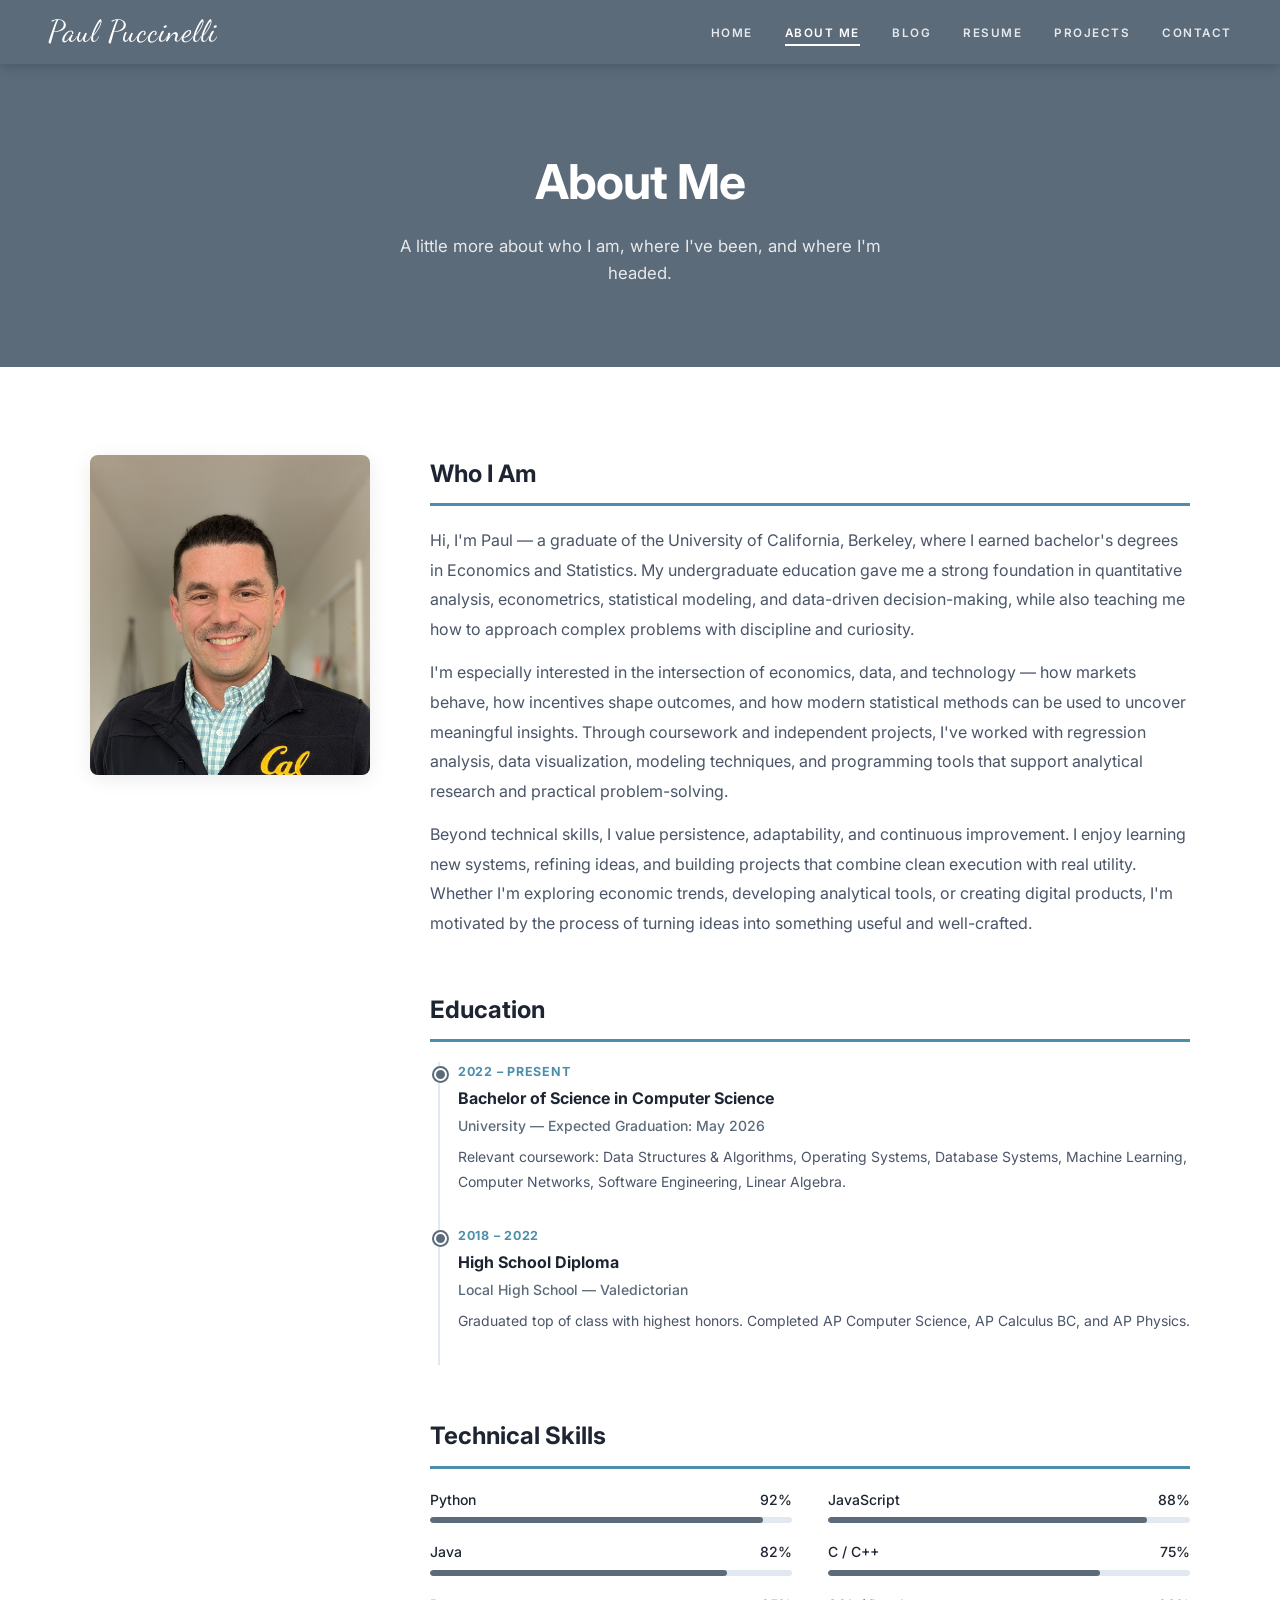
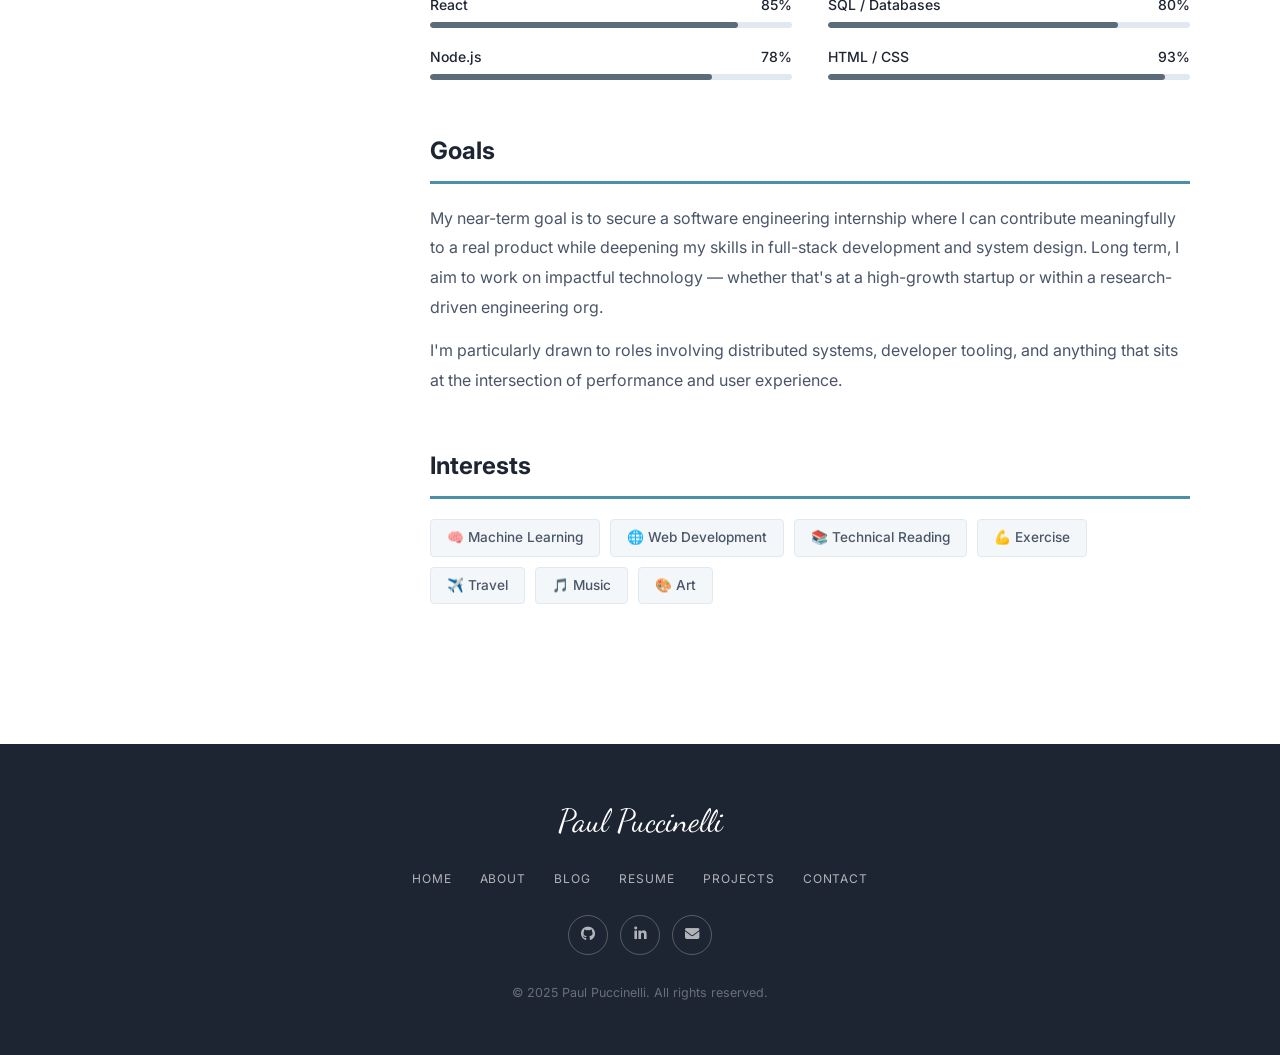
==== mySiteAboutMe.html @ d55ecc61 "more refinements" ====
<!DOCTYPE html>
<html lang="en">
<head>
  <meta charset="UTF-8">
  <meta name="viewport" content="width=device-width, initial-scale=1.0">
  <title>About Me — Paul Puccinelli</title>
  <link rel="stylesheet" href="mySiteStyle.css">
  <link rel="stylesheet" href="https://cdnjs.cloudflare.com/ajax/libs/font-awesome/6.4.2/css/all.min.css">
</head>
<body>

  <header class="site-header">
    <div class="logo"><a href="mySiteHome.html">Paul Puccinelli</a></div>
    <button class="nav-toggle" id="navToggle" aria-label="Open navigation">
      <span></span><span></span><span></span>
    </button>
    <nav>
      <ul class="nav-links" id="navLinks">
        <li><a href="mySiteHome.html">Home</a></li>
        <li><a href="mySiteAboutMe.html" class="active">About Me</a></li>
        <li><a href="mySiteBlog.html">Blog</a></li>
        <li><a href="mySiteResume.html">Resume</a></li>
        <li><a href="mySiteProjects.html">Projects</a></li>
        <li><a href="mySiteContactMe.html">Contact</a></li>
      </ul>
    </nav>
  </header>

  <main>

    <section class="page-hero">
      <h1>About Me</h1>
      <p>A little more about who I am, where I've been, and where I'm headed.</p>
    </section>

    <section class="section section-white">
      <div class="about-page-grid">

        <!-- SIDEBAR -->
        <aside class="about-sidebar">
          <div class="about-portrait">
            <img src="myPortrait.jpg" alt="Paul Puccinelli">
          </div>
        </aside>

        <!-- MAIN CONTENT -->
        <div class="about-main">

          <div class="about-block">
            <h2>Who I Am</h2>
            <p>Hi, I'm Paul — a graduate of the University of California, Berkeley, where I earned bachelor's degrees in Economics and Statistics. My undergraduate education gave me a strong foundation in quantitative analysis, econometrics, statistical modeling, and data-driven decision-making, while also teaching me how to approach complex problems with discipline and curiosity.</p>
            <p>I'm especially interested in the intersection of economics, data, and technology — how markets behave, how incentives shape outcomes, and how modern statistical methods can be used to uncover meaningful insights. Through coursework and independent projects, I've worked with regression analysis, data visualization, modeling techniques, and programming tools that support analytical research and practical problem-solving.</p>
            <p>Beyond technical skills, I value persistence, adaptability, and continuous improvement. I enjoy learning new systems, refining ideas, and building projects that combine clean execution with real utility. Whether I'm exploring economic trends, developing analytical tools, or creating digital products, I'm motivated by the process of turning ideas into something useful and well-crafted.</p>
          </div>

          <div class="about-block">
            <h2>Education</h2>
            <div class="timeline">
              <div class="timeline-item">
                <div class="timeline-date">2022 – Present</div>
                <div class="timeline-title">Bachelor of Science in Computer Science</div>
                <div class="timeline-subtitle">University — Expected Graduation: May 2026</div>
                <div class="timeline-desc">Relevant coursework: Data Structures &amp; Algorithms, Operating Systems, Database Systems, Machine Learning, Computer Networks, Software Engineering, Linear Algebra.</div>
              </div>
              <div class="timeline-item">
                <div class="timeline-date">2018 – 2022</div>
                <div class="timeline-title">High School Diploma</div>
                <div class="timeline-subtitle">Local High School — Valedictorian</div>
                <div class="timeline-desc">Graduated top of class with highest honors. Completed AP Computer Science, AP Calculus BC, and AP Physics.</div>
              </div>
            </div>
          </div>

          <div class="about-block">
            <h2>Technical Skills</h2>
            <div class="skills-grid">
              <div class="skill-item">
                <div class="skill-label"><span>Python</span><span>92%</span></div>
                <div class="skill-bar"><div class="skill-fill" style="width:92%"></div></div>
              </div>
              <div class="skill-item">
                <div class="skill-label"><span>JavaScript</span><span>88%</span></div>
                <div class="skill-bar"><div class="skill-fill" style="width:88%"></div></div>
              </div>
              <div class="skill-item">
                <div class="skill-label"><span>Java</span><span>82%</span></div>
                <div class="skill-bar"><div class="skill-fill" style="width:82%"></div></div>
              </div>
              <div class="skill-item">
                <div class="skill-label"><span>C / C++</span><span>75%</span></div>
                <div class="skill-bar"><div class="skill-fill" style="width:75%"></div></div>
              </div>
              <div class="skill-item">
                <div class="skill-label"><span>React</span><span>85%</span></div>
                <div class="skill-bar"><div class="skill-fill" style="width:85%"></div></div>
              </div>
              <div class="skill-item">
                <div class="skill-label"><span>SQL / Databases</span><span>80%</span></div>
                <div class="skill-bar"><div class="skill-fill" style="width:80%"></div></div>
              </div>
              <div class="skill-item">
                <div class="skill-label"><span>Node.js</span><span>78%</span></div>
                <div class="skill-bar"><div class="skill-fill" style="width:78%"></div></div>
              </div>
              <div class="skill-item">
                <div class="skill-label"><span>HTML / CSS</span><span>93%</span></div>
                <div class="skill-bar"><div class="skill-fill" style="width:93%"></div></div>
              </div>
            </div>
          </div>

          <div class="about-block">
            <h2>Goals</h2>
            <p>My near-term goal is to secure a software engineering internship where I can contribute meaningfully to a real product while deepening my skills in full-stack development and system design. Long term, I aim to work on impactful technology — whether that's at a high-growth startup or within a research-driven engineering org.</p>
            <p>I'm particularly drawn to roles involving distributed systems, developer tooling, and anything that sits at the intersection of performance and user experience.</p>
          </div>

          <div class="about-block">
            <h2>Interests</h2>
            <div class="interests-list">
              <span class="interest-tag">🧠 Machine Learning</span>
              <span class="interest-tag">🌐 Web Development</span>
              <span class="interest-tag">📚 Technical Reading</span>
              <span class="interest-tag">💪 Exercise</span>
              <span class="interest-tag">✈️ Travel</span>
              <span class="interest-tag">🎵 Music</span>
              <span class="interest-tag">🎨 Art</span>
            </div>
          </div>

        </div><!-- /.about-main -->
      </div><!-- /.about-page-grid -->
    </section>

  </main>

  <footer class="site-footer">
    <div class="footer-logo">Paul Puccinelli</div>
    <nav class="footer-nav">
      <a href="mySiteHome.html">Home</a>
      <a href="mySiteAboutMe.html">About</a>
      <a href="mySiteBlog.html">Blog</a>
      <a href="mySiteResume.html">Resume</a>
      <a href="mySiteProjects.html">Projects</a>
      <a href="mySiteContactMe.html">Contact</a>
    </nav>
    <div class="social-links">
      <a href="#" class="social-link" title="GitHub"><i class="fab fa-github"></i></a>
      <a href="#" class="social-link" title="LinkedIn"><i class="fab fa-linkedin-in"></i></a>
      <a href="mailto:paulpuccinelli0420@gmail.com" class="social-link" title="Email"><i class="fas fa-envelope"></i></a>
    </div>
    <p class="footer-copy">&copy; 2025 Paul Puccinelli. All rights reserved.</p>
  </footer>

  <script>
    const toggle = document.getElementById('navToggle');
    const nav    = document.getElementById('navLinks');
    toggle.addEventListener('click', () => nav.classList.toggle('open'));
  </script>

</body>
</html>
---- mySiteStyle.css ----
/* ===================================================================
   mySiteStyle.css — Paul Puccinelli Portfolio
   =================================================================== */

@import url('https://fonts.googleapis.com/css2?family=Dancing+Script:wght@700&family=Inter:wght@300;400;500;600;700&display=swap');

/* ===== VARIABLES ===== */
:root {
  --slate:        #5c6b7a;
  --slate-dark:   #46555f;
  --slate-light:  #7a8d9e;
  --accent:       #4d8fab;
  --accent-dark:  #3a7a9c;
  --text:         #1e2532;
  --text-mid:     #4a5568;
  --text-light:   #718096;
  --bg:           #f4f7f9;
  --white:        #ffffff;
  --border:       #e2e8f0;
  --shadow:       0 4px 20px rgba(0,0,0,0.08);
  --shadow-hover: 0 8px 30px rgba(0,0,0,0.15);
  --radius:       8px;
  --ease:         all 0.3s ease;
}

/* ===== RESET ===== */
*, *::before, *::after { box-sizing: border-box; margin: 0; padding: 0; }
html  { scroll-behavior: smooth; }
body  { font-family: 'Inter', sans-serif; color: var(--text); background: var(--bg); line-height: 1.6; }
img   { max-width: 100%; display: block; }
a     { text-decoration: none; color: inherit; }
ul    { list-style: none; }

/* ===== HEADER ===== */
.site-header {
  position: fixed;
  top: 0; left: 0; right: 0;
  z-index: 1000;
  background: var(--slate);
  height: 64px;
  padding: 0 48px;
  display: flex;
  align-items: center;
  justify-content: space-between;
  box-shadow: 0 2px 12px rgba(0,0,0,0.2);
}

.logo a {
  font-family: 'Dancing Script', cursive;
  font-size: 1.9rem;
  color: var(--white);
  letter-spacing: 1px;
}

.nav-links {
  display: flex;
  gap: 32px;
  align-items: center;
}

.nav-links a {
  color: var(--white);
  font-size: 0.73rem;
  font-weight: 600;
  letter-spacing: 0.13em;
  text-transform: uppercase;
  padding-bottom: 4px;
  border-bottom: 2px solid transparent;
  transition: var(--ease);
  opacity: 0.85;
}

.nav-links a:hover,
.nav-links a.active {
  opacity: 1;
  border-bottom-color: var(--white);
}

.nav-toggle {
  display: none;
  flex-direction: column;
  gap: 5px;
  cursor: pointer;
  background: none;
  border: none;
  padding: 8px;
}

.nav-toggle span {
  display: block;
  width: 24px;
  height: 2px;
  background: var(--white);
  border-radius: 2px;
  transition: var(--ease);
}

main { padding-top: 64px; }

/* ===== BUTTONS ===== */
.btn {
  display: inline-block;
  padding: 13px 30px;
  border-radius: 4px;
  font-family: 'Inter', sans-serif;
  font-size: 0.82rem;
  font-weight: 600;
  letter-spacing: 0.06em;
  text-transform: uppercase;
  cursor: pointer;
  border: none;
  transition: var(--ease);
}
.btn-primary  { background: var(--slate);   color: var(--white); }
.btn-primary:hover  { background: var(--slate-dark); transform: translateY(-2px); box-shadow: var(--shadow-hover); }
.btn-outline  { background: transparent; color: var(--text); border: 2px solid var(--text); }
.btn-outline:hover  { background: var(--text); color: var(--white); transform: translateY(-2px); }
.btn-accent   { background: var(--accent);  color: var(--white); }
.btn-accent:hover   { background: var(--accent-dark); transform: translateY(-2px); box-shadow: var(--shadow-hover); }
.btn-white    { background: var(--white);   color: var(--slate); }
.btn-white:hover    { background: var(--bg); transform: translateY(-2px); }
.btn-ghost    { background: transparent; color: var(--white); border: 2px solid rgba(255,255,255,0.55); }
.btn-ghost:hover    { background: rgba(255,255,255,0.1); border-color: var(--white); transform: translateY(-2px); }

/* ===== SECTION SYSTEM ===== */
.section       { padding: 88px 80px; }
.section-white { background: var(--white); }
.section-gray  { background: var(--bg); }
.section-slate { background: var(--slate); color: var(--white); }

.section-header { text-align: center; margin-bottom: 60px; }
.section-label  {
  font-size: 0.72rem; font-weight: 700; letter-spacing: 0.2em;
  text-transform: uppercase; color: var(--accent); margin-bottom: 10px;
}
.section-title  {
  font-size: clamp(1.75rem, 3vw, 2.4rem);
  font-weight: 700; color: var(--text);
  letter-spacing: -0.02em; margin-bottom: 14px;
}
.section-slate .section-title { color: var(--white); }
.section-subtitle {
  font-size: 1rem; color: var(--text-mid); max-width: 600px; margin: 0 auto;
}
.section-slate .section-subtitle { color: rgba(255,255,255,0.8); }

/* ===== HOME HERO ===== */
.hero {
  display: flex;
  min-height: calc(100vh - 64px);
  background: var(--white);
}

.hero-text {
  flex: 1;
  display: flex;
  flex-direction: column;
  justify-content: center;
  padding: 80px 64px 80px 80px;
  background: var(--white);
}

.hero-eyebrow {
  font-size: 0.864rem; font-weight: 700; letter-spacing: 0.2em;
  text-transform: uppercase; color: var(--accent); margin-bottom: 18px;
}

.hero-text h1 {
  font-size: clamp(2.2rem, 4.5vw, 3.25rem);
  font-weight: 700; color: var(--text);
  line-height: 1.1; letter-spacing: -0.02em;
  margin-bottom: 18px;
}

.hero-tagline {
  font-size: 1.05rem; font-weight: 500;
  color: var(--slate); margin-bottom: 18px;
}

.hero-desc {
  font-size: 0.94rem; color: var(--text-mid);
  line-height: 1.85; max-width: 460px; margin-bottom: 36px;
}

.hero-portrait {
  flex: 0 0 32.5%;
  position: relative;
  overflow: hidden;
  background: var(--slate-dark);
  clip-path: polygon(6% 0%, 100% 0%, 100% 100%, 0% 100%);
}

.hero-portrait img {
  width: 100%; height: 100%;
  object-fit: cover;
  object-position: top center;
}

/* ===== HOME — ABOUT GRID ===== */
.about-grid {
  display: grid;
  grid-template-columns: 1fr 1fr;
  gap: 64px;
  align-items: center;
  max-width: 1100px;
  margin: 0 auto;
}

.about-content h2 {
  font-size: clamp(1.6rem, 2.8vw, 2.1rem);
  font-weight: 700; color: var(--text);
  letter-spacing: -0.02em; margin-bottom: 18px;
}

.about-content p {
  color: var(--text-mid); line-height: 1.85; margin-bottom: 14px;
}

.about-stats {
  display: grid;
  grid-template-columns: 1fr 1fr;
  gap: 20px;
}

.stat-card {
  background: var(--bg); border-radius: var(--radius);
  padding: 28px 20px; text-align: center;
  border-left: 4px solid var(--accent);
  transition: var(--ease);
}
.stat-card:hover { transform: translateY(-3px); box-shadow: var(--shadow); }

.stat-number { font-size: 2rem; font-weight: 700; color: var(--slate); }
.stat-label  { font-size: 0.78rem; color: var(--text-mid); margin-top: 4px; }

/* ===== ACHIEVEMENT CARDS ===== */
.achievements-grid {
  display: grid;
  grid-template-columns: repeat(3, 1fr);
  gap: 28px;
  max-width: 1100px;
  margin: 0 auto;
}

.achievement-card {
  background: var(--white); border-radius: var(--radius);
  padding: 40px 28px; text-align: center;
  box-shadow: var(--shadow);
  border-top: 4px solid var(--slate);
  transition: var(--ease);
}
.achievement-card:hover { transform: translateY(-5px); box-shadow: var(--shadow-hover); }
.achievement-icon  { font-size: 2.5rem; margin-bottom: 16px; }
.achievement-title { font-size: 1.05rem; font-weight: 700; color: var(--text); margin-bottom: 10px; }
.achievement-desc  { font-size: 0.875rem; color: var(--text-mid); line-height: 1.75; }

/* ===== PROJECT / FEATURE CARDS ===== */
.cards-grid {
  display: grid;
  grid-template-columns: repeat(3, 1fr);
  gap: 28px;
  max-width: 1100px;
  margin: 0 auto;
}

.card {
  background: var(--white); border-radius: var(--radius);
  overflow: hidden; box-shadow: var(--shadow);
  transition: var(--ease);
  display: flex; flex-direction: column;
}
.card:hover { transform: translateY(-6px); box-shadow: var(--shadow-hover); }

.card-img {
  height: 190px;
  display: flex; align-items: center; justify-content: center;
  overflow: hidden;
  background: var(--slate);
}
.card-img img { width: 100%; height: 100%; object-fit: cover; }
.card-img-icon { font-size: 3rem; opacity: 0.55; }

.card-body  { padding: 28px; flex: 1; display: flex; flex-direction: column; }
.card-tag   {
  display: inline-block; font-size: 0.68rem; font-weight: 700;
  letter-spacing: 0.08em; text-transform: uppercase;
  color: var(--accent); background: rgba(77,143,171,0.1);
  border-radius: 20px; padding: 3px 10px; margin-bottom: 12px;
}
.card-title { font-size: 1.05rem; font-weight: 700; color: var(--text); margin-bottom: 10px; line-height: 1.35; }
.card-text  { font-size: 0.875rem; color: var(--text-mid); line-height: 1.75; margin-bottom: 18px; flex: 1; }
.card-tags  { display: flex; flex-wrap: wrap; gap: 6px; margin-bottom: 20px; }

.tag {
  font-size: 0.68rem; font-weight: 500;
  background: var(--bg); color: var(--text-mid);
  border-radius: 4px; padding: 3px 8px;
  border: 1px solid var(--border);
}

/* ===== CTA BANNER ===== */
.cta-section {
  background: var(--slate);
  padding: 88px 80px;
  text-align: center;
  color: var(--white);
}
.cta-section h2 {
  font-size: clamp(1.75rem, 3vw, 2.25rem);
  font-weight: 700; margin-bottom: 14px;
}
.cta-section p {
  font-size: 1rem; opacity: 0.85;
  max-width: 500px; margin: 0 auto 32px;
}
.cta-buttons { display: flex; gap: 16px; justify-content: center; flex-wrap: wrap; }

/* ===== FOOTER ===== */
.site-footer {
  background: var(--text);
  color: rgba(255,255,255,0.75);
  padding: 52px 80px;
  text-align: center;
}
.footer-logo {
  font-family: 'Dancing Script', cursive;
  font-size: 2rem; color: var(--white); margin-bottom: 22px;
}
.footer-nav {
  display: flex; gap: 28px; justify-content: center;
  flex-wrap: wrap; margin-bottom: 26px;
}
.footer-nav a {
  font-size: 0.75rem; letter-spacing: 0.08em;
  text-transform: uppercase; color: rgba(255,255,255,0.65);
  transition: var(--ease);
}
.footer-nav a:hover { color: var(--white); }

.social-links { display: flex; gap: 12px; justify-content: center; margin-bottom: 28px; }
.social-link {
  width: 40px; height: 40px;
  border-radius: 50%;
  border: 1px solid rgba(255,255,255,0.25);
  display: flex; align-items: center; justify-content: center;
  color: rgba(255,255,255,0.65);
  font-size: 0.9rem;
  transition: var(--ease);
}
.social-link:hover { background: rgba(255,255,255,0.1); color: var(--white); border-color: var(--white); }
.footer-copy { font-size: 0.78rem; opacity: 0.45; }

/* ===== PAGE HERO (inner pages) ===== */
.page-hero {
  background: var(--slate);
  padding: 80px 80px;
  text-align: center;
  color: var(--white);
}
.page-hero h1 {
  font-size: clamp(2rem, 4vw, 3rem);
  font-weight: 700; letter-spacing: -0.02em; margin-bottom: 12px;
}
.page-hero p { font-size: 1.05rem; opacity: 0.85; max-width: 520px; margin: 0 auto; }

/* ===== ABOUT ME PAGE ===== */
.about-page-grid {
  display: grid;
  grid-template-columns: 280px 1fr;
  gap: 60px;
  max-width: 1100px;
  margin: 0 auto;
  align-items: start;
}

.about-sidebar { position: sticky; top: 84px; }

.about-portrait {
  border-radius: var(--radius);
  overflow: hidden;
  margin-bottom: 24px;
  box-shadow: var(--shadow);
}
.about-portrait img { width: 100%; height: 320px; object-fit: cover; object-position: top; }

.sidebar-contact { display: flex; flex-direction: column; gap: 14px; }
.sidebar-contact-item {
  display: flex; gap: 12px; align-items: flex-start;
  font-size: 0.85rem; color: var(--text-mid);
}
.sidebar-contact-item .icon {
  width: 30px; height: 30px; min-width: 30px;
  background: var(--bg); border-radius: 6px;
  display: flex; align-items: center; justify-content: center;
  font-size: 0.8rem; color: var(--slate);
}

.about-main .about-block { margin-bottom: 52px; }
.about-main h2 {
  font-size: 1.5rem; font-weight: 700; color: var(--text);
  padding-bottom: 10px; margin-bottom: 20px;
  border-bottom: 3px solid var(--accent);
}
.about-main p { color: var(--text-mid); line-height: 1.85; margin-bottom: 14px; }

/* Skills */
.skills-grid { display: grid; grid-template-columns: 1fr 1fr; gap: 18px 36px; margin-top: 8px; }
.skill-item  { display: flex; flex-direction: column; gap: 6px; }
.skill-label {
  display: flex; justify-content: space-between;
  font-size: 0.875rem; font-weight: 500; color: var(--text);
}
.skill-bar  { height: 6px; background: var(--border); border-radius: 3px; overflow: hidden; }
.skill-fill { height: 100%; background: var(--slate); border-radius: 3px; }

/* Timeline */
.timeline       { position: relative; padding-left: 28px; margin-top: 8px; }
.timeline::before {
  content: ''; position: absolute; left: 8px; top: 0; bottom: 0;
  width: 2px; background: var(--border);
}
.timeline-item  { position: relative; padding-bottom: 32px; }
.timeline-item::before {
  content: ''; position: absolute; left: -24px; top: 6px;
  width: 13px; height: 13px; border-radius: 50%;
  background: var(--slate); border: 2px solid var(--white);
  box-shadow: 0 0 0 2px var(--slate);
}
.timeline-date     { font-size: 0.78rem; font-weight: 700; color: var(--accent); text-transform: uppercase; letter-spacing: 0.06em; margin-bottom: 4px; }
.timeline-title    { font-size: 1rem; font-weight: 700; color: var(--text); margin-bottom: 3px; }
.timeline-subtitle { font-size: 0.875rem; color: var(--slate); font-weight: 500; margin-bottom: 8px; }
.timeline-desc     { font-size: 0.875rem; color: var(--text-mid); line-height: 1.75; }

/* Interests */
.interests-list { display: flex; flex-wrap: wrap; gap: 10px; margin-top: 8px; }
.interest-tag {
  background: var(--bg); border: 1px solid var(--border);
  border-radius: 4px; padding: 7px 16px;
  font-size: 0.85rem; color: var(--text-mid); font-weight: 500;
}

/* ===== RESUME PAGE ===== */
.resume-wrapper { max-width: 1000px; margin: 0 auto; }

.resume-download-bar {
  display: flex; justify-content: flex-end;
  margin-bottom: 24px;
}

.resume-layout {
  display: grid;
  grid-template-columns: 240px 1fr;
  background: var(--white);
  border-radius: var(--radius);
  overflow: hidden;
  box-shadow: var(--shadow);
}

.resume-sidebar {
  background: var(--slate);
  padding: 40px 28px;
  color: var(--white);
}
.resume-sidebar-block { margin-bottom: 36px; }
.resume-sidebar-heading {
  font-size: 0.65rem; font-weight: 700; letter-spacing: 0.15em;
  text-transform: uppercase; color: rgba(255,255,255,0.55);
  margin-bottom: 14px; padding-bottom: 8px;
  border-bottom: 1px solid rgba(255,255,255,0.15);
}
.resume-sidebar-item { margin-bottom: 10px; }
.resume-sidebar-item strong { display: block; font-size: 0.875rem; margin-bottom: 2px; }
.resume-sidebar-item span  { font-size: 0.8rem; opacity: 0.8; }

.rs-skill { display: flex; flex-direction: column; gap: 4px; margin-bottom: 10px; }
.rs-skill span { font-size: 0.85rem; }
.rs-bar  { height: 4px; background: rgba(255,255,255,0.2); border-radius: 2px; }
.rs-fill { height: 100%; background: rgba(255,255,255,0.7); border-radius: 2px; }

.resume-main { padding: 44px 48px; }
.resume-name  { font-size: 2rem; font-weight: 700; color: var(--text); margin-bottom: 4px; }
.resume-title { font-size: 1rem; color: var(--accent); font-weight: 500; margin-bottom: 28px; }

.resume-block { margin-bottom: 36px; }
.resume-block-heading {
  font-size: 0.65rem; font-weight: 700; letter-spacing: 0.15em;
  text-transform: uppercase; color: var(--slate);
  margin-bottom: 16px; padding-bottom: 8px;
  border-bottom: 2px solid var(--border);
}

.resume-entry { margin-bottom: 20px; padding-bottom: 20px; border-bottom: 1px solid var(--border); }
.resume-entry:last-child { border-bottom: none; padding-bottom: 0; margin-bottom: 0; }
.resume-entry-header {
  display: flex; justify-content: space-between;
  align-items: flex-start; flex-wrap: wrap; gap: 6px;
  margin-bottom: 3px;
}
.resume-entry-title { font-size: 0.975rem; font-weight: 700; color: var(--text); }
.resume-entry-date  { font-size: 0.78rem; color: var(--text-light); white-space: nowrap; }
.resume-entry-sub   { font-size: 0.875rem; color: var(--accent); font-weight: 500; margin-bottom: 8px; }
.resume-entry ul    { list-style: disc; padding-left: 18px; }
.resume-entry li    { font-size: 0.875rem; color: var(--text-mid); margin-bottom: 4px; line-height: 1.6; }

/* ===== BLOG PAGE ===== */
.blog-grid {
  display: grid;
  grid-template-columns: repeat(auto-fill, minmax(300px, 1fr));
  gap: 28px;
  max-width: 1100px;
  margin: 0 auto;
}

.blog-card {
  background: var(--white); border-radius: var(--radius);
  overflow: hidden; box-shadow: var(--shadow);
  transition: var(--ease); display: flex; flex-direction: column;
}
.blog-card:hover { transform: translateY(-6px); box-shadow: var(--shadow-hover); }

.blog-card-header {
  height: 195px;
  display: flex; align-items: center; justify-content: center;
  font-size: 3rem; color: rgba(255,255,255,0.4);
  background: var(--slate);
}

.blog-card-body { padding: 28px; flex: 1; display: flex; flex-direction: column; }
.blog-meta      { display: flex; align-items: center; gap: 14px; margin-bottom: 12px; }
.blog-date      { font-size: 0.78rem; color: var(--text-light); }

.blog-card-title {
  font-size: 1.05rem; font-weight: 700; color: var(--text);
  margin-bottom: 10px; line-height: 1.4;
  transition: var(--ease);
}
.blog-card:hover .blog-card-title { color: var(--accent); }

.blog-card-text {
  font-size: 0.875rem; color: var(--text-mid);
  line-height: 1.75; flex: 1; margin-bottom: 20px;
}
.read-more {
  font-size: 0.78rem; font-weight: 700; color: var(--accent);
  letter-spacing: 0.06em; text-transform: uppercase;
  display: inline-flex; align-items: center; gap: 6px;
  transition: var(--ease);
}
.read-more:hover { gap: 10px; }

/* ===== CONTACT PAGE ===== */
.contact-layout {
  display: grid;
  grid-template-columns: 1fr 1.6fr;
  gap: 60px;
  max-width: 1000px;
  margin: 0 auto;
  align-items: start;
}

.contact-info h2 { font-size: 1.75rem; font-weight: 700; color: var(--text); margin-bottom: 14px; }
.contact-info p  { color: var(--text-mid); line-height: 1.85; margin-bottom: 32px; }

.contact-details     { display: flex; flex-direction: column; gap: 20px; }
.contact-detail-item { display: flex; gap: 16px; align-items: flex-start; }
.contact-detail-icon {
  width: 44px; height: 44px; min-width: 44px;
  background: var(--slate); border-radius: var(--radius);
  display: flex; align-items: center; justify-content: center;
  font-size: 1rem; color: white;
}
.contact-detail-text strong { display: block; font-size: 0.875rem; font-weight: 700; color: var(--text); margin-bottom: 2px; }
.contact-detail-text span   { font-size: 0.875rem; color: var(--text-mid); }

.contact-form {
  background: var(--white); border-radius: var(--radius);
  padding: 40px; box-shadow: var(--shadow);
}
.form-row   { display: grid; grid-template-columns: 1fr 1fr; gap: 20px; }
.form-group { margin-bottom: 20px; }
.form-group label {
  display: block; font-size: 0.75rem; font-weight: 700;
  letter-spacing: 0.08em; text-transform: uppercase;
  color: var(--text); margin-bottom: 7px;
}
.form-group input,
.form-group textarea {
  width: 100%; padding: 12px 16px;
  border: 2px solid var(--border); border-radius: 6px;
  font-family: 'Inter', sans-serif; font-size: 0.9rem;
  color: var(--text); background: var(--white);
  transition: var(--ease); outline: none;
}
.form-group input:focus,
.form-group textarea:focus {
  border-color: var(--slate);
  box-shadow: 0 0 0 3px rgba(92,107,122,0.12);
}
.form-group input.error,
.form-group textarea.error { border-color: #e53e3e; }
.form-group textarea { resize: vertical; min-height: 130px; }

.field-error { font-size: 0.78rem; color: #e53e3e; margin-top: 5px; display: none; }
.field-error.show { display: block; }

.form-success {
  display: none; text-align: center; padding: 20px;
  background: #f0fff4; border: 1px solid #9ae6b4;
  border-radius: var(--radius); color: #276749; margin-top: 16px;
}
.form-success.show { display: block; }

/* ===== SLIDER CAPTCHA ===== */
.slider-captcha { user-select: none; -webkit-user-select: none; }

.slider-track {
  position: relative;
  height: 50px;
  background: var(--bg);
  border: 2px solid var(--border);
  border-radius: 6px;
  overflow: hidden;
  margin-bottom: 8px;
  transition: border-color 0.25s ease;
}

.slider-target {
  position: absolute;
  top: 0; bottom: 0;
  background: rgba(77,143,171,0.18);
  border-left: 2px dashed var(--accent);
  border-right: 2px dashed var(--accent);
  pointer-events: none;
  z-index: 1;
}

.slider-fill {
  position: absolute;
  left: 0; top: 0; bottom: 0;
  background: rgba(92,107,122,0.1);
  pointer-events: none;
  z-index: 0;
}

.slider-thumb {
  position: absolute;
  top: 0; bottom: 0;
  width: 50px;
  background: var(--slate);
  border-radius: 4px;
  display: flex;
  align-items: center;
  justify-content: center;
  cursor: grab;
  color: var(--white);
  font-size: 1rem;
  z-index: 3;
  touch-action: none;
  transition: background 0.25s ease;
}
.slider-thumb:active { cursor: grabbing; }

.slider-label {
  position: absolute;
  left: 50%; top: 50%;
  transform: translate(-50%, -50%);
  font-size: 0.8rem;
  color: var(--text-light);
  pointer-events: none;
  white-space: nowrap;
  transition: opacity 0.15s ease;
  z-index: 2;
}

/* Verified state */
.slider-track.captcha-verified { border-color: #68d391; }
.slider-track.captcha-verified .slider-fill  { background: rgba(104,211,145,0.2); }
.slider-track.captcha-verified .slider-thumb { background: #38a169; cursor: default; }
.slider-track.captcha-verified .slider-label { color: #276749; font-weight: 600; }

/* Error/shake state */
.slider-track.captcha-error { border-color: #fc8181; animation: slider-shake 0.45s ease; }
.slider-track.captcha-error .slider-thumb { background: #e53e3e; }

@keyframes slider-shake {
  0%, 100% { transform: translateX(0); }
  20%       { transform: translateX(-7px); }
  40%       { transform: translateX(7px); }
  60%       { transform: translateX(-5px); }
  80%       { transform: translateX(4px); }
}

/* ===== RESPONSIVE ===== */
@media (max-width: 1024px) {
  .section        { padding: 64px 40px; }
  .page-hero      { padding: 64px 40px; }
  .cta-section    { padding: 64px 40px; }
  .site-footer    { padding: 44px 40px; }

  .cards-grid,
  .achievements-grid    { grid-template-columns: repeat(2, 1fr); }
  .about-grid           { grid-template-columns: 1fr; gap: 40px; }
  .about-page-grid      { grid-template-columns: 1fr; }
  .about-sidebar        { position: static; }
  .about-portrait img   { height: 240px; }
  .resume-layout        { grid-template-columns: 1fr; }
  .resume-sidebar       { padding: 32px 28px; }
  .contact-layout       { grid-template-columns: 1fr; }
}

@media (max-width: 768px) {
  .site-header    { padding: 0 20px; }

  .nav-links {
    display: none;
    position: fixed; top: 64px; left: 0; right: 0;
    background: var(--slate-dark);
    flex-direction: column;
    padding: 24px 20px; gap: 20px;
    box-shadow: var(--shadow);
  }
  .nav-links.open { display: flex; }
  .nav-links a    { font-size: 0.9rem; padding: 6px 0; }
  .nav-toggle     { display: flex; }

  .hero                 { flex-direction: column-reverse; min-height: auto; }
  .hero-portrait        { height: 52vw; min-height: 260px; clip-path: none; }
  .hero-text            { padding: 48px 24px; }

  .section              { padding: 52px 20px; }
  .page-hero            { padding: 56px 20px; }
  .cta-section          { padding: 52px 20px; }
  .site-footer          { padding: 40px 20px; }

  .cards-grid,
  .achievements-grid    { grid-template-columns: 1fr; }
  .skills-grid          { grid-template-columns: 1fr; }
  .form-row             { grid-template-columns: 1fr; }
  .contact-form         { padding: 24px 18px; }
  .blog-grid            { grid-template-columns: 1fr; }
  .about-stats          { grid-template-columns: 1fr 1fr; }
  .resume-main          { padding: 32px 24px; }
}
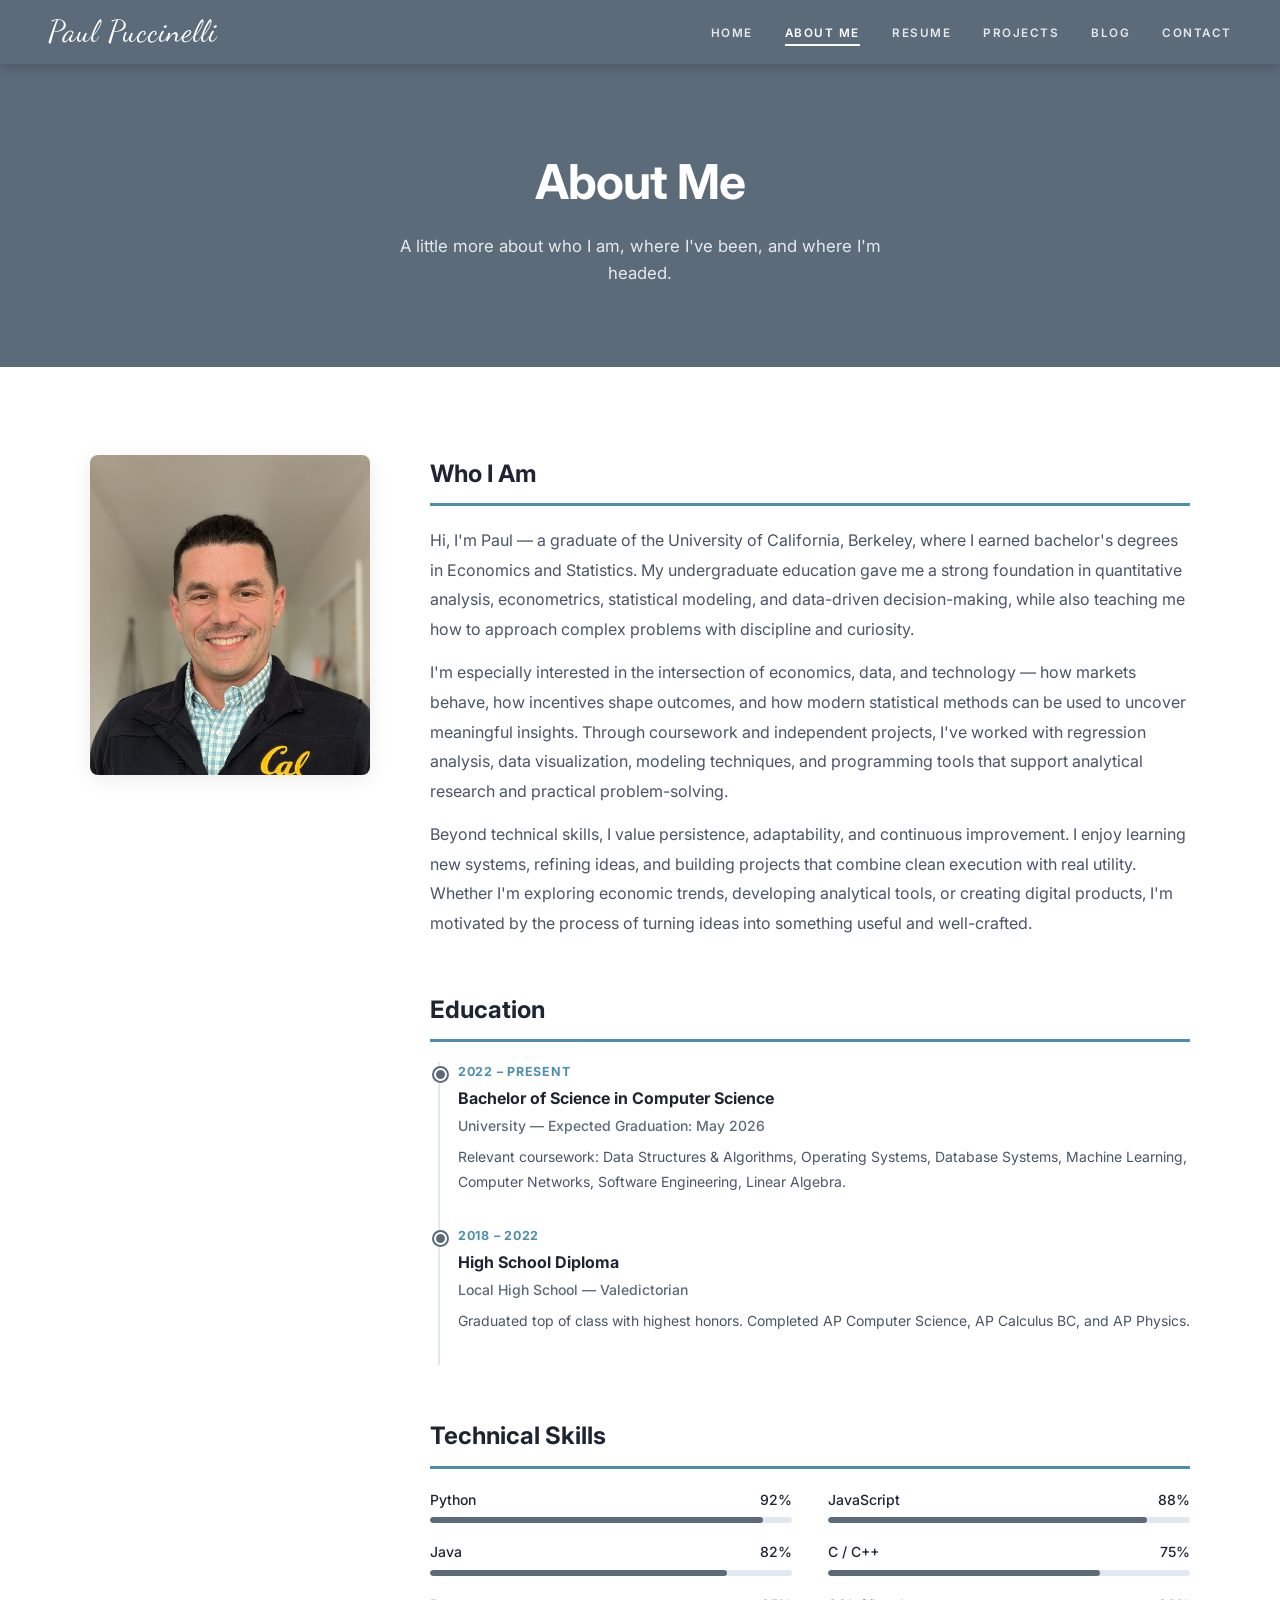
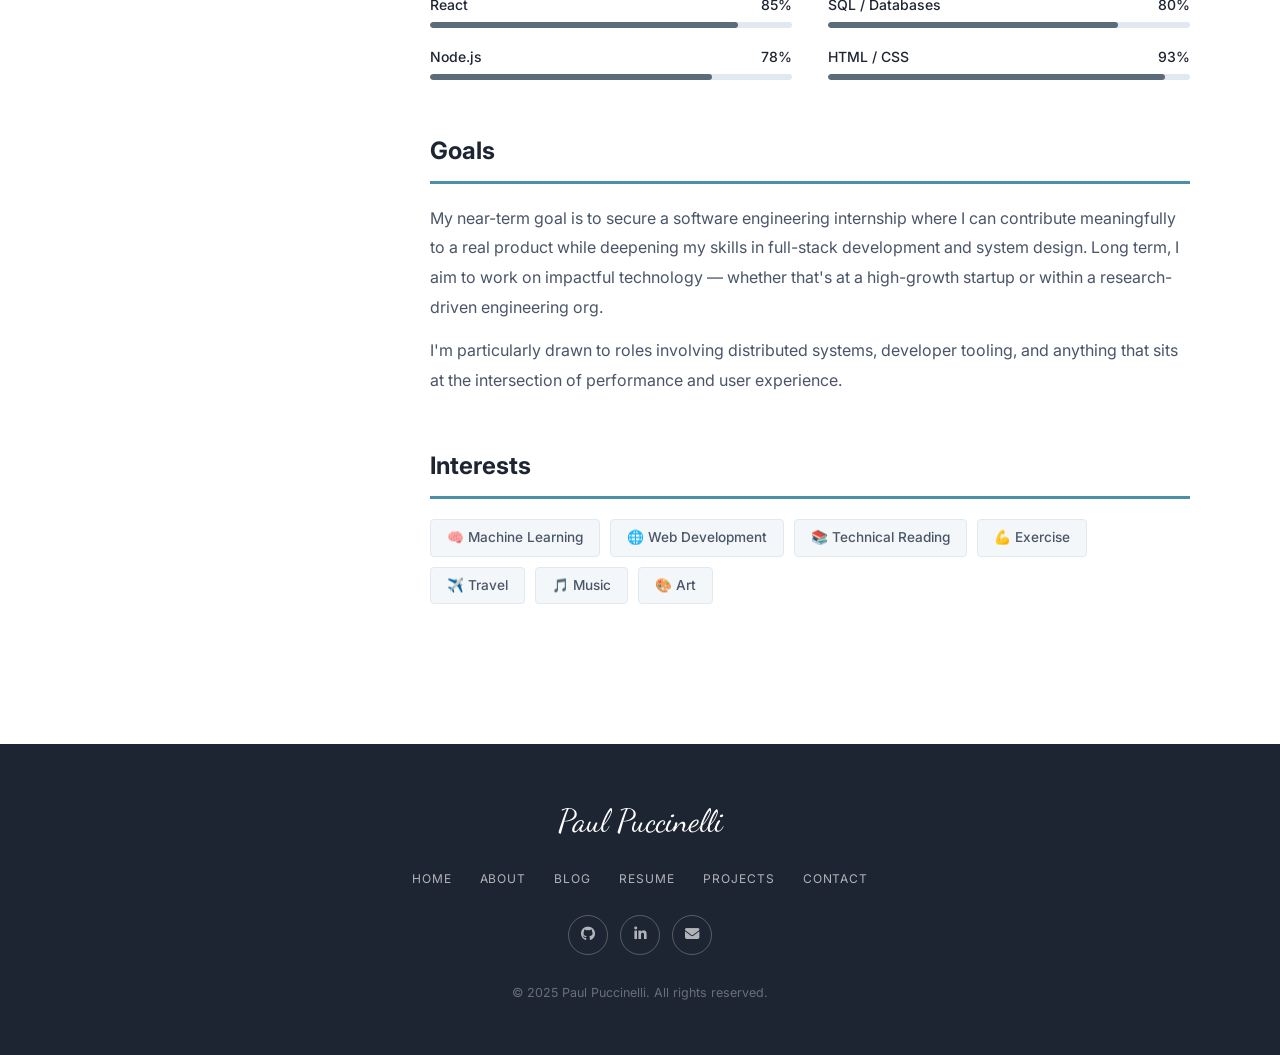
==== commit 3fdc7a53: "header refinement" ====
--- a/mySiteAboutMe.html
+++ b/mySiteAboutMe.html
@@ -18,9 +18,9 @@
       <ul class="nav-links" id="navLinks">
         <li><a href="mySiteHome.html">Home</a></li>
         <li><a href="mySiteAboutMe.html" class="active">About Me</a></li>
-        <li><a href="mySiteBlog.html">Blog</a></li>
         <li><a href="mySiteResume.html">Resume</a></li>
         <li><a href="mySiteProjects.html">Projects</a></li>
+        <li><a href="mySiteBlog.html">Blog</a></li>
         <li><a href="mySiteContactMe.html">Contact</a></li>
       </ul>
     </nav>
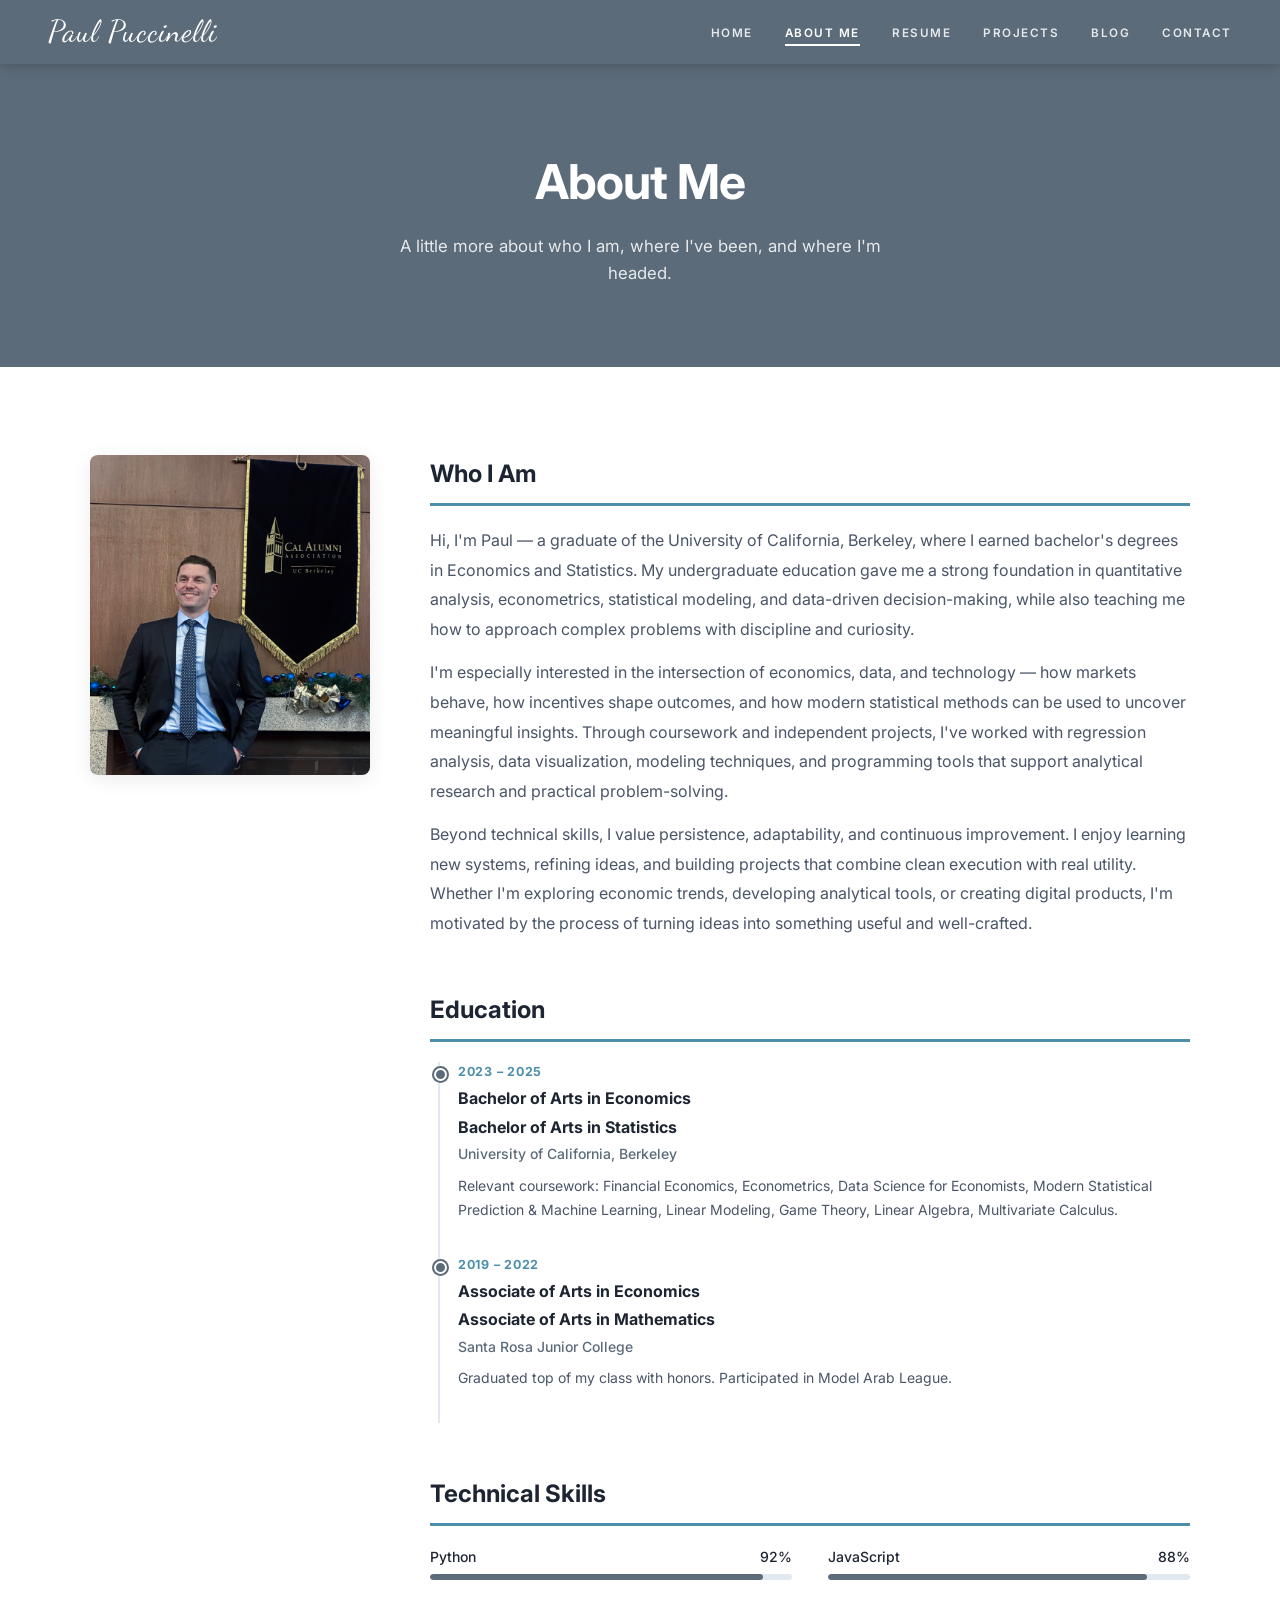
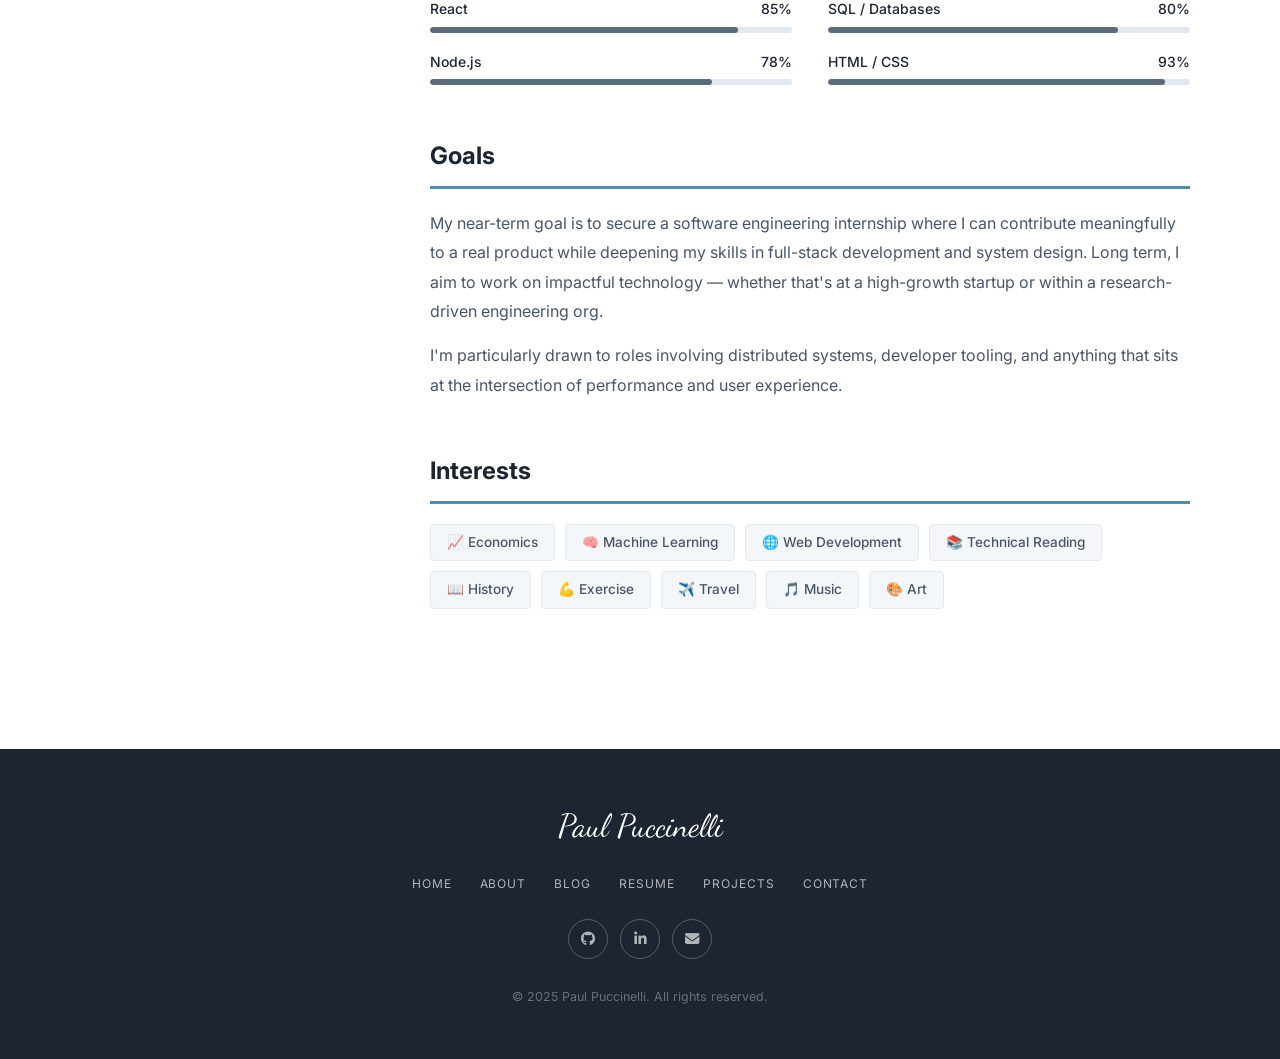
==== commit 7f1f75be: "more refinements" ====
--- a/mySiteAboutMe.html
+++ b/mySiteAboutMe.html
@@ -39,7 +39,7 @@
         <!-- SIDEBAR -->
         <aside class="about-sidebar">
           <div class="about-portrait">
-            <img src="myPortrait.jpg" alt="Paul Puccinelli">
+            <img src="gradPortrait.jpg" alt="Paul Puccinelli">
           </div>
         </aside>
 
@@ -57,16 +57,18 @@
             <h2>Education</h2>
             <div class="timeline">
               <div class="timeline-item">
-                <div class="timeline-date">2022 – Present</div>
-                <div class="timeline-title">Bachelor of Science in Computer Science</div>
-                <div class="timeline-subtitle">University — Expected Graduation: May 2026</div>
-                <div class="timeline-desc">Relevant coursework: Data Structures &amp; Algorithms, Operating Systems, Database Systems, Machine Learning, Computer Networks, Software Engineering, Linear Algebra.</div>
+                <div class="timeline-date">2023 – 2025</div>
+                <div class="timeline-title">Bachelor of Arts in Economics</div>
+                <div class="timeline-title">Bachelor of Arts in Statistics</div>
+                <div class="timeline-subtitle">University of California, Berkeley</div>
+                <div class="timeline-desc">Relevant coursework: Financial Economics, Econometrics, Data Science for Economists, Modern Statistical Prediction &amp; Machine Learning, Linear Modeling, Game Theory, Linear Algebra, Multivariate Calculus.</div>
               </div>
               <div class="timeline-item">
-                <div class="timeline-date">2018 – 2022</div>
-                <div class="timeline-title">High School Diploma</div>
-                <div class="timeline-subtitle">Local High School — Valedictorian</div>
-                <div class="timeline-desc">Graduated top of class with highest honors. Completed AP Computer Science, AP Calculus BC, and AP Physics.</div>
+                <div class="timeline-date">2019 – 2022</div>
+                <div class="timeline-title">Associate of Arts in Economics</div>
+                <div class="timeline-title">Associate of Arts in Mathematics</div>
+                <div class="timeline-subtitle">Santa Rosa Junior College</div>
+                <div class="timeline-desc">Graduated top of my class with honors. Participated in Model Arab League.</div>
               </div>
             </div>
           </div>
@@ -81,14 +83,6 @@
               <div class="skill-item">
                 <div class="skill-label"><span>JavaScript</span><span>88%</span></div>
                 <div class="skill-bar"><div class="skill-fill" style="width:88%"></div></div>
-              </div>
-              <div class="skill-item">
-                <div class="skill-label"><span>Java</span><span>82%</span></div>
-                <div class="skill-bar"><div class="skill-fill" style="width:82%"></div></div>
-              </div>
-              <div class="skill-item">
-                <div class="skill-label"><span>C / C++</span><span>75%</span></div>
-                <div class="skill-bar"><div class="skill-fill" style="width:75%"></div></div>
               </div>
               <div class="skill-item">
                 <div class="skill-label"><span>React</span><span>85%</span></div>
@@ -118,9 +112,11 @@
           <div class="about-block">
             <h2>Interests</h2>
             <div class="interests-list">
+              <span class="interest-tag">📈 Economics</span>
               <span class="interest-tag">🧠 Machine Learning</span>
               <span class="interest-tag">🌐 Web Development</span>
               <span class="interest-tag">📚 Technical Reading</span>
+              <span class="interest-tag">📖 History</span>
               <span class="interest-tag">💪 Exercise</span>
               <span class="interest-tag">✈️ Travel</span>
               <span class="interest-tag">🎵 Music</span>
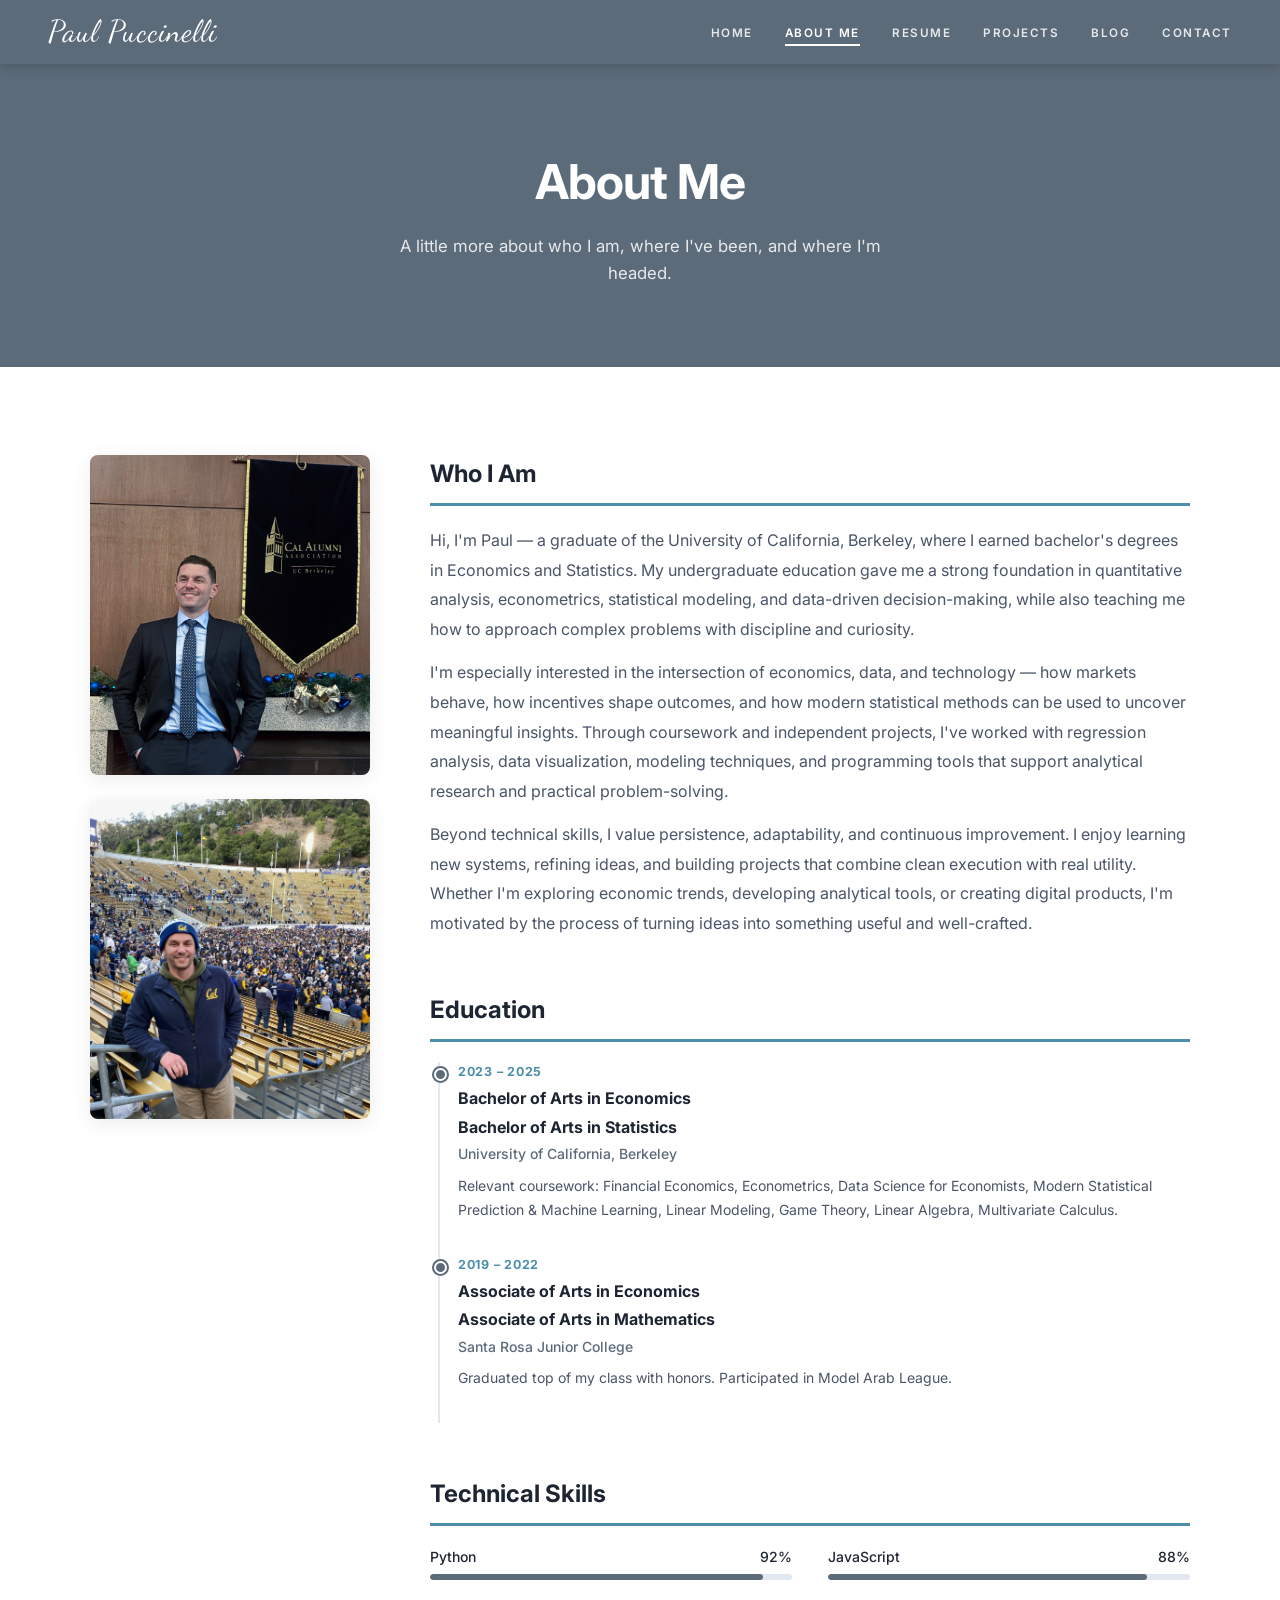
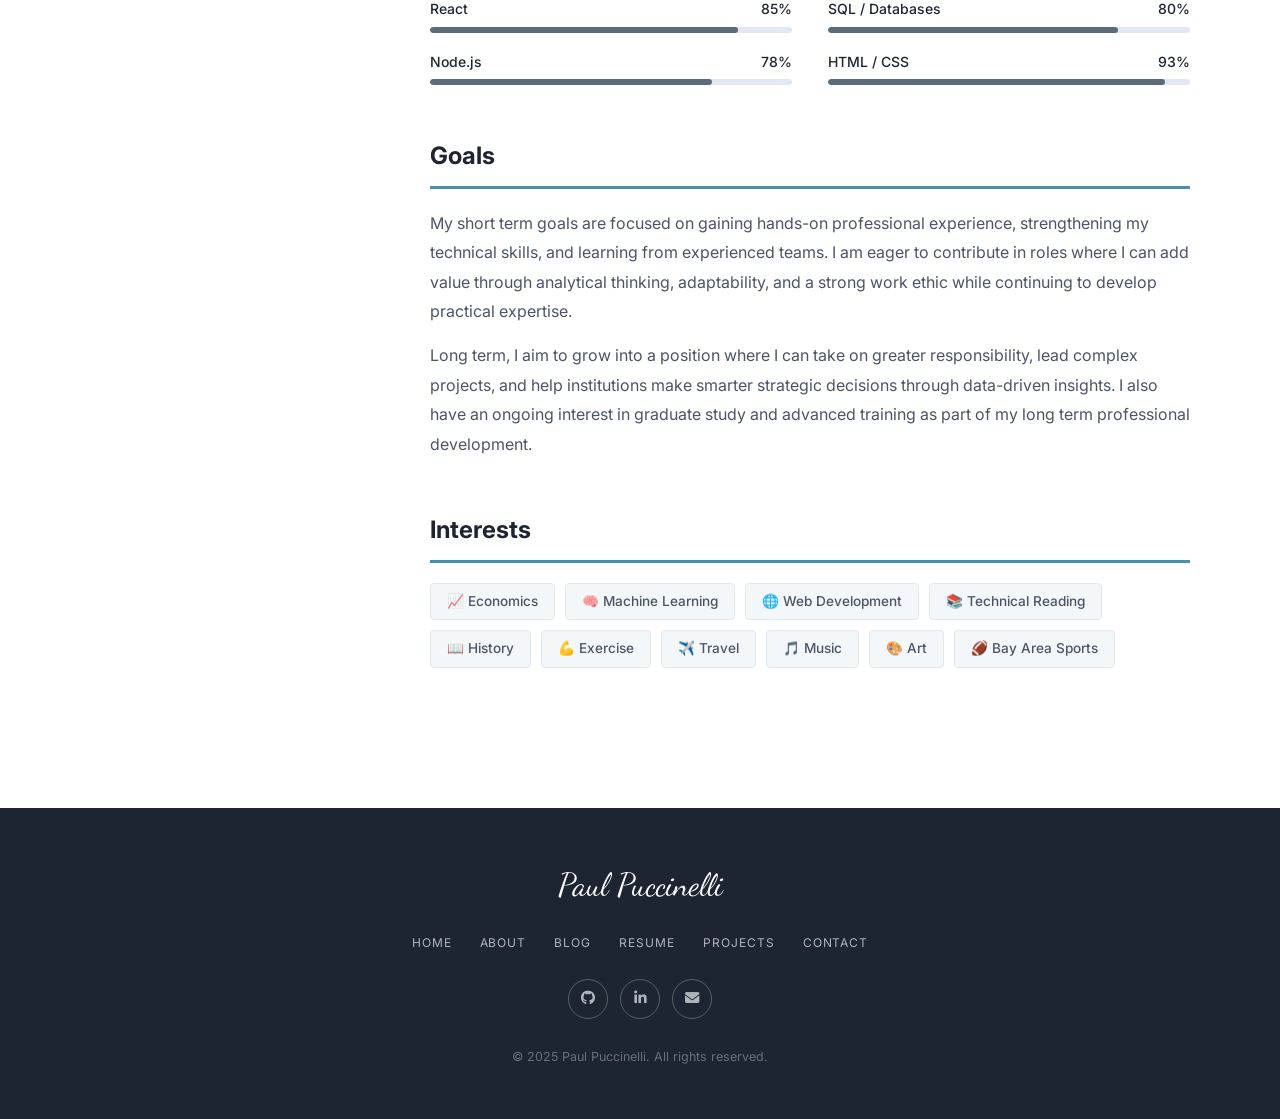
==== commit d6f5d9e2: "alter aboutme" ====
--- a/mySiteAboutMe.html
+++ b/mySiteAboutMe.html
@@ -39,7 +39,10 @@
         <!-- SIDEBAR -->
         <aside class="about-sidebar">
           <div class="about-portrait">
-            <img src="gradPortrait.jpg" alt="Paul Puccinelli">
+            <img src="gradPortrait.jpg" alt="Paul Puccinelli — UC Berkeley graduation">
+          </div>
+          <div class="about-portrait">
+            <img src="gamePortrait.jpg" alt="Paul Puccinelli — Cal game at Memorial Stadium" style="object-position: 38% top;">
           </div>
         </aside>
 
@@ -105,8 +108,8 @@
 
           <div class="about-block">
             <h2>Goals</h2>
-            <p>My near-term goal is to secure a software engineering internship where I can contribute meaningfully to a real product while deepening my skills in full-stack development and system design. Long term, I aim to work on impactful technology — whether that's at a high-growth startup or within a research-driven engineering org.</p>
-            <p>I'm particularly drawn to roles involving distributed systems, developer tooling, and anything that sits at the intersection of performance and user experience.</p>
+            <p>My short term goals are focused on gaining hands-on professional experience, strengthening my technical skills, and learning from experienced teams. I am eager to contribute in roles where I can add value through analytical thinking, adaptability, and a strong work ethic while continuing to develop practical expertise.</p>
+            <p>Long term, I aim to grow into a position where I can take on greater responsibility, lead complex projects, and help institutions make smarter strategic decisions through data-driven insights. I also have an ongoing interest in graduate study and advanced training as part of my long term professional development.</p>
           </div>
 
           <div class="about-block">
@@ -121,6 +124,7 @@
               <span class="interest-tag">✈️ Travel</span>
               <span class="interest-tag">🎵 Music</span>
               <span class="interest-tag">🎨 Art</span>
+              <span class="interest-tag">🏈 Bay Area Sports</span>
             </div>
           </div>
 
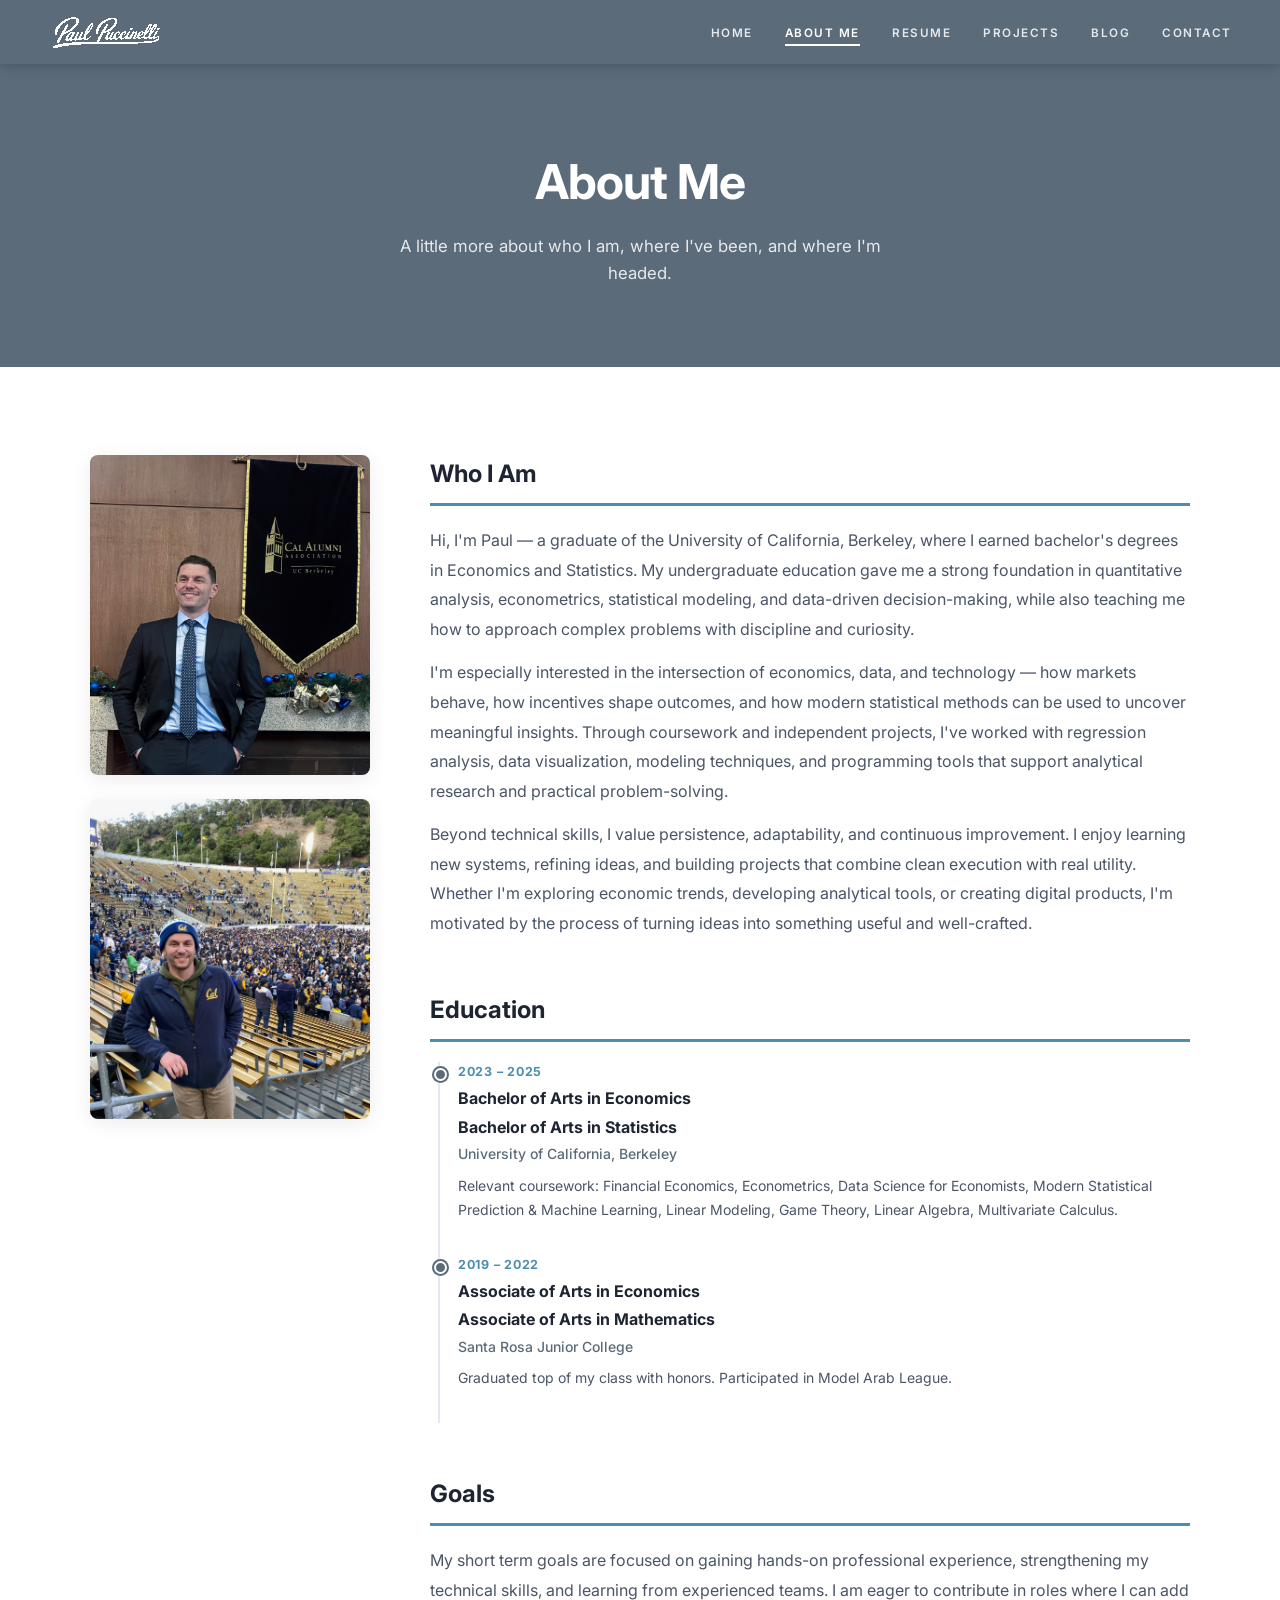
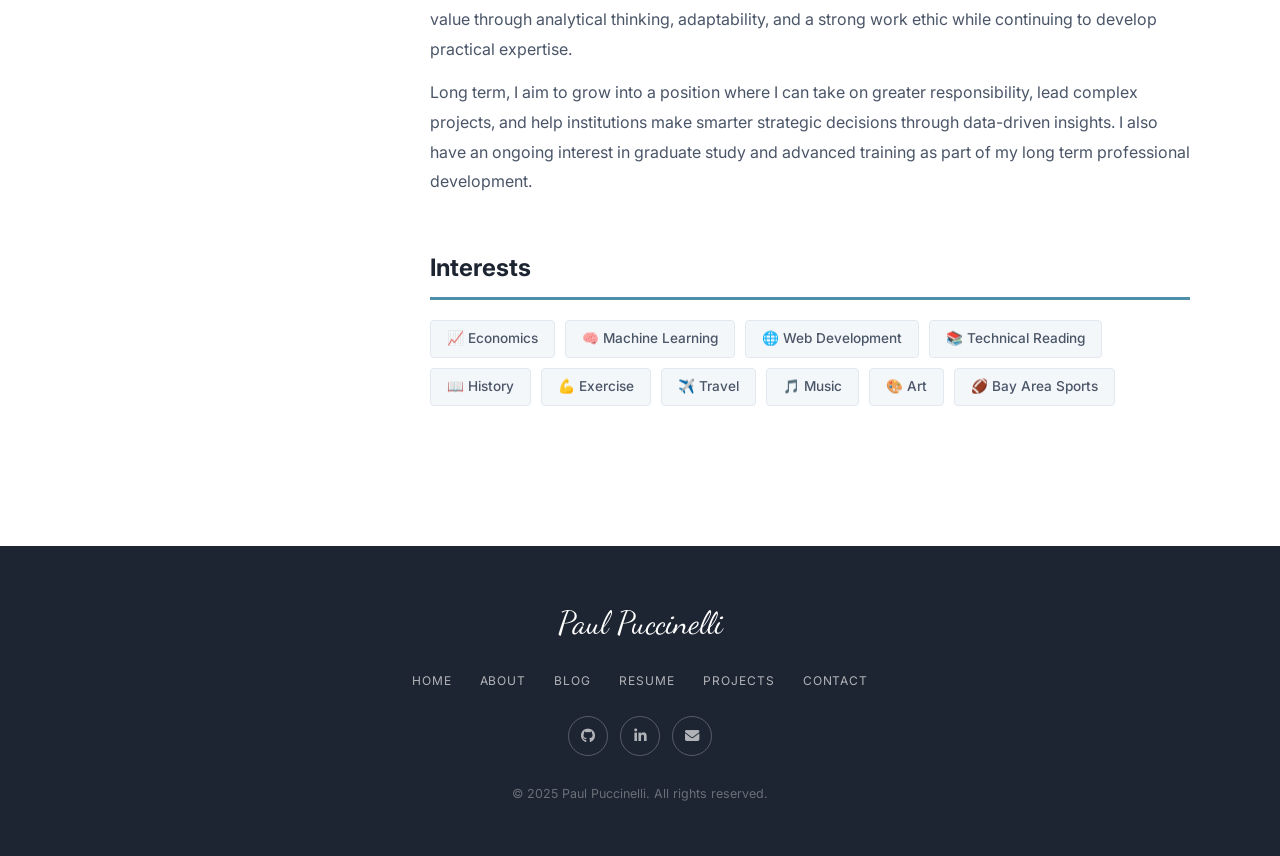
==== commit 8179fa69: "added contact functionality" ====
--- a/mySiteAboutMe.html
+++ b/mySiteAboutMe.html
@@ -10,7 +10,7 @@
 <body>
 
   <header class="site-header">
-    <div class="logo"><a href="mySiteHome.html">Paul Puccinelli</a></div>
+    <div class="logo"><a href="mySiteHome.html"><img src="calSignature.png" alt="Paul Puccinelli" class="logo-img"></a></div>
     <button class="nav-toggle" id="navToggle" aria-label="Open navigation">
       <span></span><span></span><span></span>
     </button>
@@ -76,35 +76,7 @@
             </div>
           </div>
 
-          <div class="about-block">
-            <h2>Technical Skills</h2>
-            <div class="skills-grid">
-              <div class="skill-item">
-                <div class="skill-label"><span>Python</span><span>92%</span></div>
-                <div class="skill-bar"><div class="skill-fill" style="width:92%"></div></div>
-              </div>
-              <div class="skill-item">
-                <div class="skill-label"><span>JavaScript</span><span>88%</span></div>
-                <div class="skill-bar"><div class="skill-fill" style="width:88%"></div></div>
-              </div>
-              <div class="skill-item">
-                <div class="skill-label"><span>React</span><span>85%</span></div>
-                <div class="skill-bar"><div class="skill-fill" style="width:85%"></div></div>
-              </div>
-              <div class="skill-item">
-                <div class="skill-label"><span>SQL / Databases</span><span>80%</span></div>
-                <div class="skill-bar"><div class="skill-fill" style="width:80%"></div></div>
-              </div>
-              <div class="skill-item">
-                <div class="skill-label"><span>Node.js</span><span>78%</span></div>
-                <div class="skill-bar"><div class="skill-fill" style="width:78%"></div></div>
-              </div>
-              <div class="skill-item">
-                <div class="skill-label"><span>HTML / CSS</span><span>93%</span></div>
-                <div class="skill-bar"><div class="skill-fill" style="width:93%"></div></div>
-              </div>
-            </div>
-          </div>
+
 
           <div class="about-block">
             <h2>Goals</h2>
--- a/mySiteStyle.css
+++ b/mySiteStyle.css
@@ -46,10 +46,16 @@
 }
 
 .logo a {
-  font-family: 'Dancing Script', cursive;
-  font-size: 1.9rem;
-  color: var(--white);
-  letter-spacing: 1px;
+  display: flex;
+  align-items: center;
+}
+
+.logo-img {
+  height: 58px;
+  width: auto;
+  display: block;
+  filter: grayscale(1) contrast(100) brightness(2);
+  mix-blend-mode: screen;
 }
 
 .nav-links {
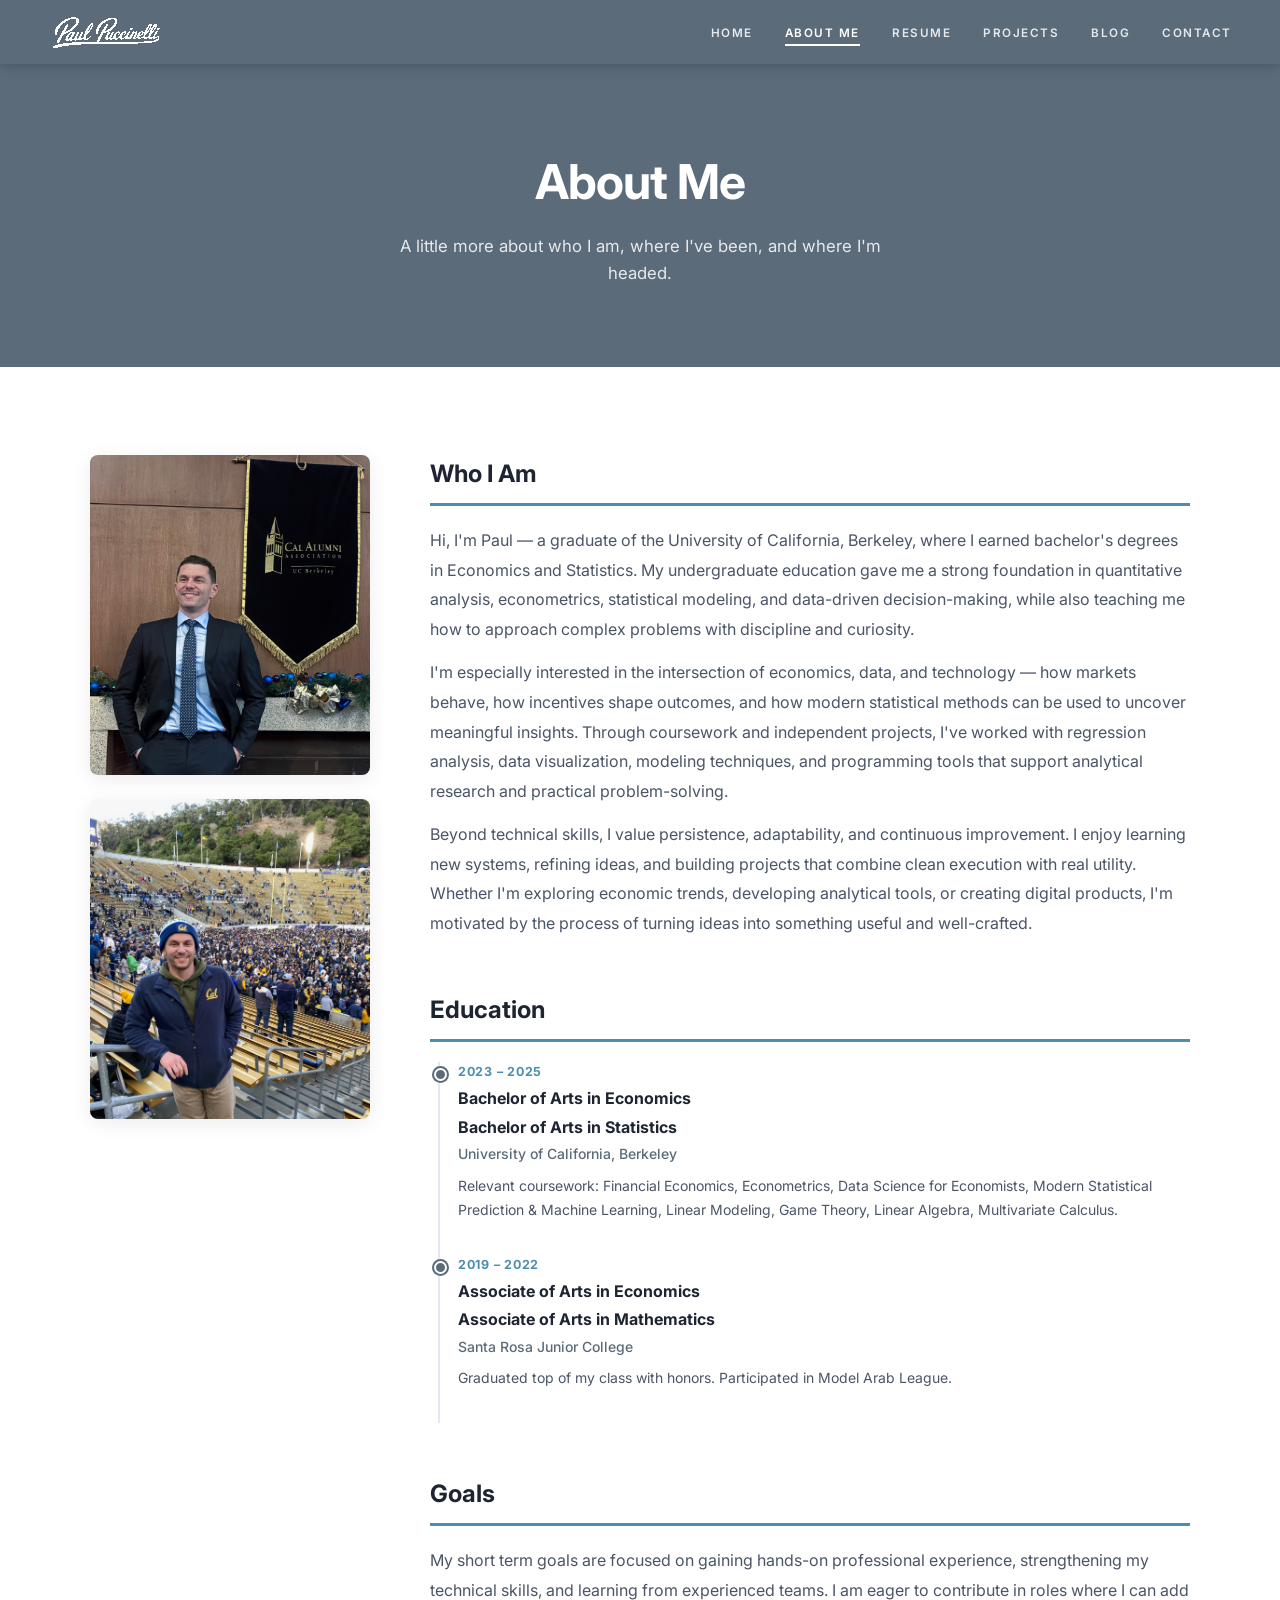
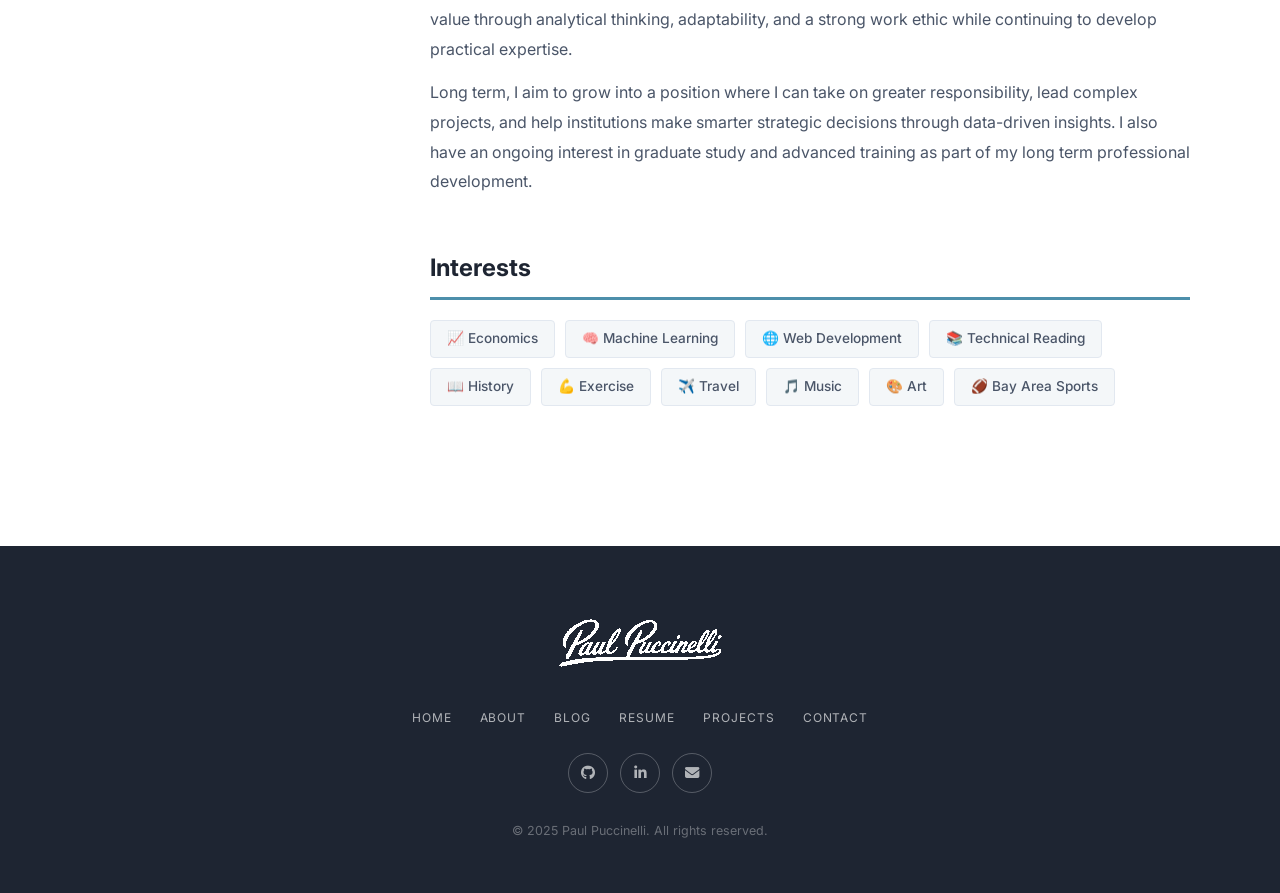
==== commit 5e7c3321: "footer logo and resume page" ====
--- a/mySiteAboutMe.html
+++ b/mySiteAboutMe.html
@@ -107,7 +107,7 @@
   </main>
 
   <footer class="site-footer">
-    <div class="footer-logo">Paul Puccinelli</div>
+    <div class="footer-logo"><img src="calSignature.png" alt="Paul Puccinelli" class="logo-img"></div>
     <nav class="footer-nav">
       <a href="mySiteHome.html">Home</a>
       <a href="mySiteAboutMe.html">About</a>
@@ -117,9 +117,9 @@
       <a href="mySiteContactMe.html">Contact</a>
     </nav>
     <div class="social-links">
-      <a href="#" class="social-link" title="GitHub"><i class="fab fa-github"></i></a>
-      <a href="#" class="social-link" title="LinkedIn"><i class="fab fa-linkedin-in"></i></a>
-      <a href="mailto:paulpuccinelli0420@gmail.com" class="social-link" title="Email"><i class="fas fa-envelope"></i></a>
+      <a href="https://github.com/paulpuccinelli" target="_blank" rel="noopener noreferrer" class="social-link" title="GitHub"><i class="fab fa-github"></i></a>
+      <a href="https://linkedin.com/in/paul-puccinelli-082276295/" target="_blank" rel="noopener noreferrer" class="social-link" title="LinkedIn"><i class="fab fa-linkedin-in"></i></a>
+      <a href="mySiteContactMe.html" class="social-link" title="Email"><i class="fas fa-envelope"></i></a>
     </div>
     <p class="footer-copy">&copy; 2025 Paul Puccinelli. All rights reserved.</p>
   </footer>
--- a/mySiteStyle.css
+++ b/mySiteStyle.css
@@ -331,6 +331,10 @@
 .footer-logo {
   font-family: 'Dancing Script', cursive;
   font-size: 2rem; color: var(--white); margin-bottom: 22px;
+  display: flex; justify-content: center;
+}
+.footer-logo .logo-img {
+  height: 88px;
 }
 .footer-nav {
   display: flex; gap: 28px; justify-content: center;
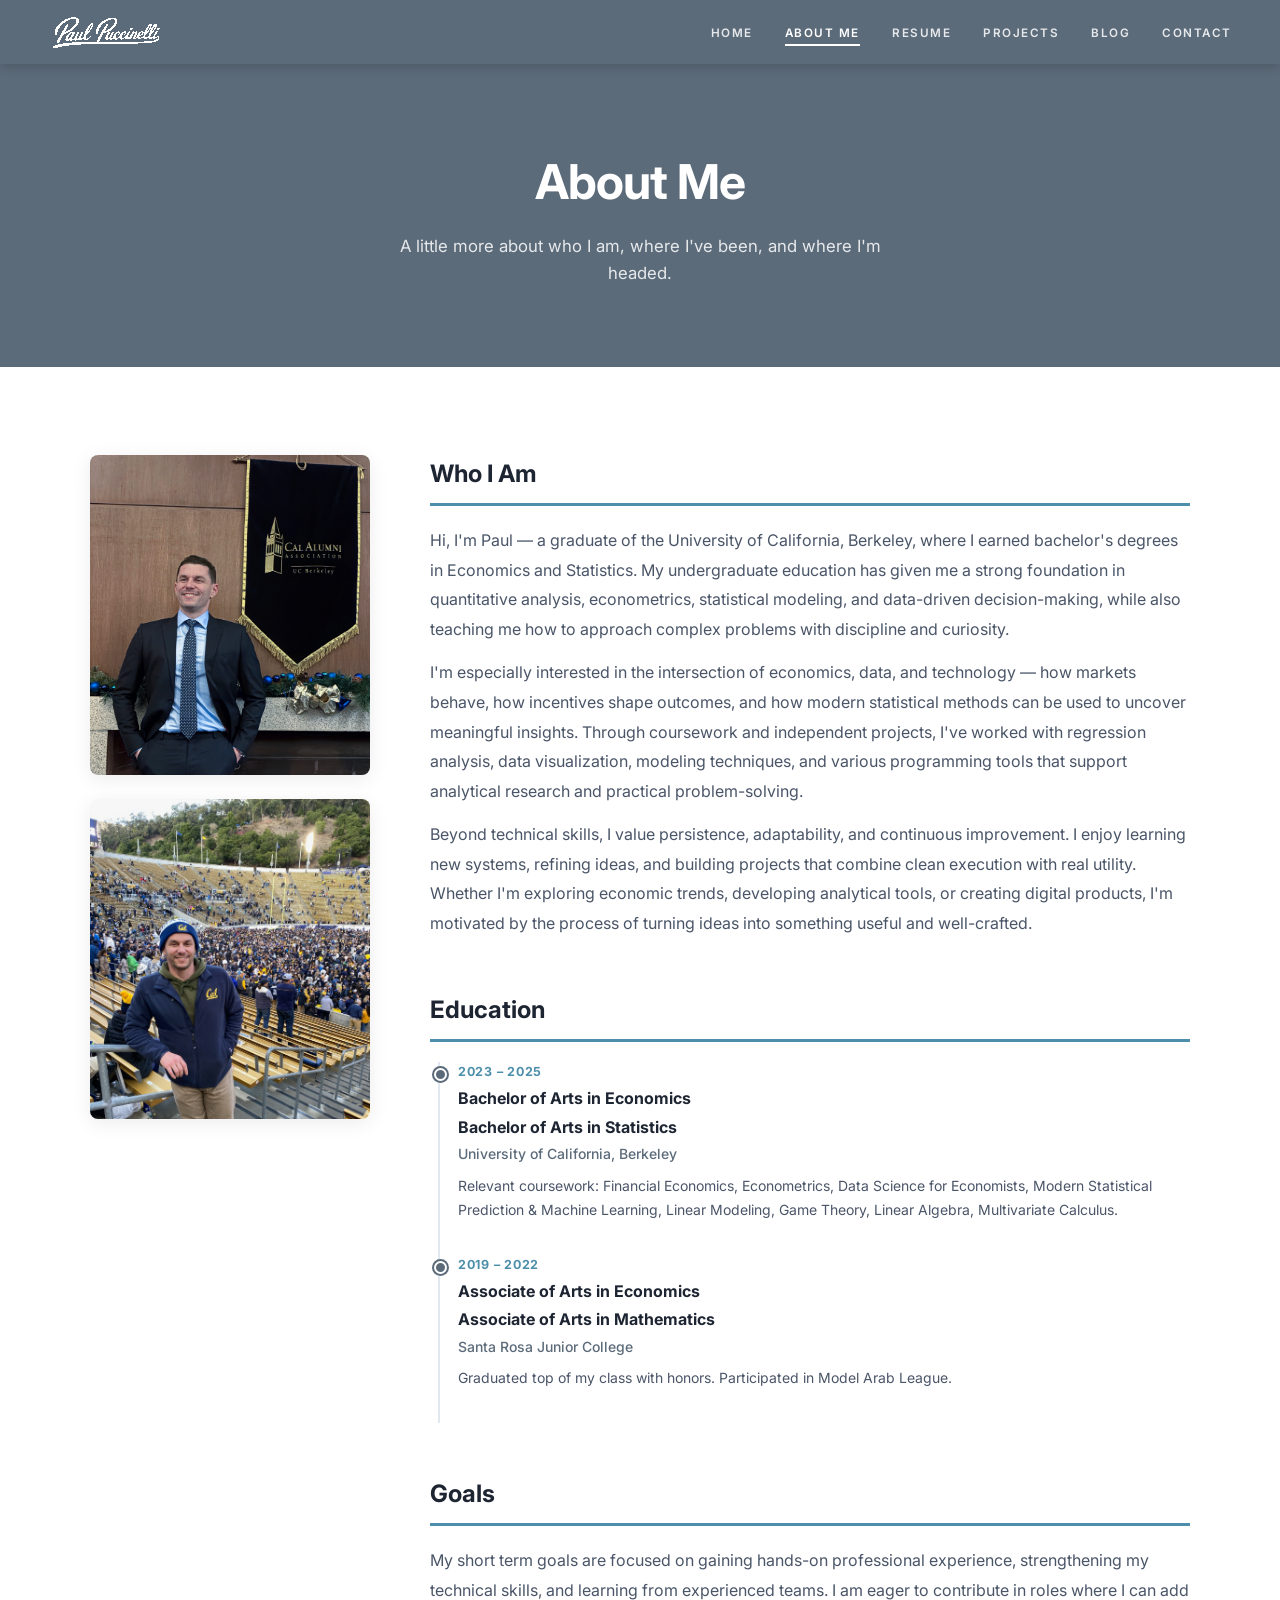
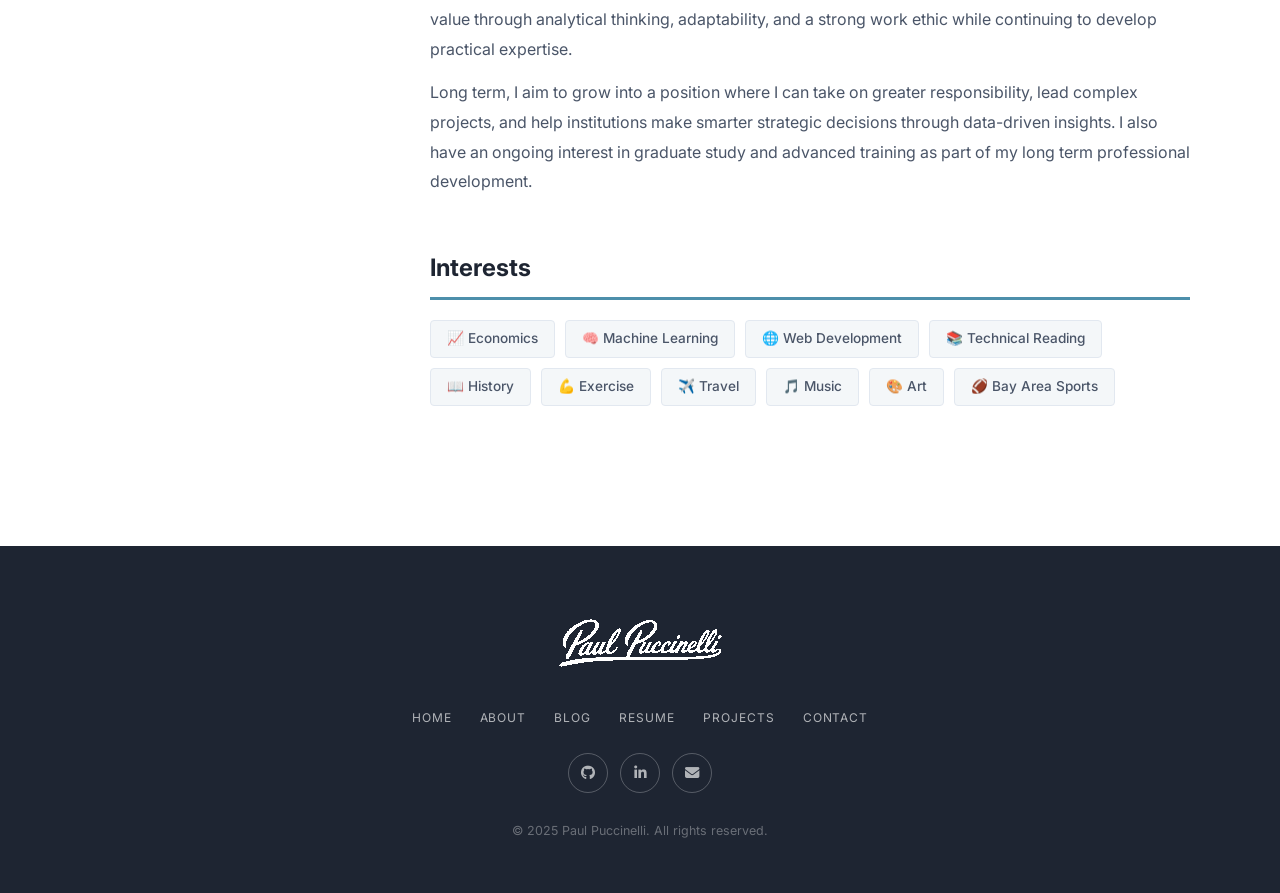
==== commit 7443f4f1: "altered resume" ====
--- a/mySiteAboutMe.html
+++ b/mySiteAboutMe.html
@@ -51,8 +51,8 @@
 
           <div class="about-block">
             <h2>Who I Am</h2>
-            <p>Hi, I'm Paul — a graduate of the University of California, Berkeley, where I earned bachelor's degrees in Economics and Statistics. My undergraduate education gave me a strong foundation in quantitative analysis, econometrics, statistical modeling, and data-driven decision-making, while also teaching me how to approach complex problems with discipline and curiosity.</p>
-            <p>I'm especially interested in the intersection of economics, data, and technology — how markets behave, how incentives shape outcomes, and how modern statistical methods can be used to uncover meaningful insights. Through coursework and independent projects, I've worked with regression analysis, data visualization, modeling techniques, and programming tools that support analytical research and practical problem-solving.</p>
+            <p>Hi, I'm Paul — a graduate of the University of California, Berkeley, where I earned bachelor's degrees in Economics and Statistics. My undergraduate education has given me a strong foundation in quantitative analysis, econometrics, statistical modeling, and data-driven decision-making, while also teaching me how to approach complex problems with discipline and curiosity.</p>
+            <p>I'm especially interested in the intersection of economics, data, and technology — how markets behave, how incentives shape outcomes, and how modern statistical methods can be used to uncover meaningful insights. Through coursework and independent projects, I've worked with regression analysis, data visualization, modeling techniques, and various programming tools that support analytical research and practical problem-solving.</p>
             <p>Beyond technical skills, I value persistence, adaptability, and continuous improvement. I enjoy learning new systems, refining ideas, and building projects that combine clean execution with real utility. Whether I'm exploring economic trends, developing analytical tools, or creating digital products, I'm motivated by the process of turning ideas into something useful and well-crafted.</p>
           </div>
 
--- a/mySiteStyle.css
+++ b/mySiteStyle.css
@@ -750,4 +750,195 @@
   .blog-grid            { grid-template-columns: 1fr; }
   .about-stats          { grid-template-columns: 1fr 1fr; }
   .resume-main          { padding: 32px 24px; }
-}
+  .blog-post-body       { padding: 0 20px; }
+  .blog-figures         { grid-template-columns: 1fr; }
+}
+
+/* ===== BLOG POST ARTICLE ===== */
+.blog-post-hero {
+  padding: 100px 48px 56px;
+  background: var(--slate);
+  text-align: center;
+  color: var(--white);
+}
+.blog-post-hero .card-tag {
+  display: inline-block;
+  margin-bottom: 18px;
+}
+.blog-post-hero h1 {
+  font-size: clamp(1.6rem, 4vw, 2.6rem);
+  font-weight: 700;
+  line-height: 1.25;
+  max-width: 780px;
+  margin: 0 auto 16px;
+  color: var(--white);
+}
+.blog-post-hero .blog-date {
+  color: rgba(255,255,255,0.65);
+  font-size: 0.85rem;
+}
+
+.blog-post-body {
+  max-width: 760px;
+  margin: 0 auto;
+  padding: 30px 48px 60px;
+}
+.section:has(.blog-post-body) {
+  padding-top: 44px;
+}
+.blog-post-body p {
+  font-size: 1rem;
+  color: var(--text-mid);
+  line-height: 1.9;
+  margin-bottom: 24px;
+}
+.blog-post-body h2 {
+  font-size: 1.35rem;
+  font-weight: 700;
+  color: var(--text);
+  margin: 40px 0 14px;
+}
+.blog-post-body h3 {
+  font-size: 1.1rem;
+  font-weight: 700;
+  color: var(--text);
+  margin: 28px 0 10px;
+}
+.blog-post-body ul,
+.blog-post-body ol {
+  list-style: disc;
+  padding-left: 24px;
+  margin-bottom: 24px;
+  color: var(--text-mid);
+  font-size: 1rem;
+  line-height: 1.9;
+}
+.blog-post-body li { margin-bottom: 6px; }
+.blog-post-body blockquote {
+  border-left: 4px solid var(--accent);
+  margin: 32px 0;
+  padding: 16px 24px;
+  background: rgba(77,143,171,0.07);
+  border-radius: 0 var(--radius) var(--radius) 0;
+  color: var(--text-mid);
+  font-style: italic;
+  font-size: 1rem;
+  line-height: 1.8;
+}
+.blog-post-divider {
+  border: none;
+  border-top: 1px solid var(--border);
+  margin: 40px 0;
+}
+.blog-figures {
+  display: grid;
+  grid-template-columns: 1fr;
+  gap: 36px;
+  margin: 36px 0;
+}
+.blog-figure {
+  display: flex;
+  flex-direction: column;
+}
+.blog-figure img {
+  width: 100%;
+  border-radius: var(--radius);
+  border: 1px solid var(--border);
+}
+.see-code-btn {
+  display: block;
+  margin: 0 auto 10px;
+  background: none;
+  border: 1px solid var(--border);
+  border-radius: 4px;
+  padding: 4px 12px;
+  font-size: 0.72rem;
+  font-family: 'Inter', sans-serif;
+  font-weight: 600;
+  color: var(--text-mid);
+  cursor: pointer;
+  letter-spacing: 0.04em;
+  transition: var(--ease);
+}
+.see-code-btn:hover {
+  border-color: var(--slate-light);
+  color: var(--text);
+}
+
+.blog-figure figcaption {
+  margin-top: 10px;
+  font-size: 0.8rem;
+  color: var(--text-light);
+  font-style: italic;
+  line-height: 1.5;
+  text-align: center;
+}
+
+/* ===== CODE MODAL ===== */
+.code-modal-overlay {
+  display: none;
+  position: fixed;
+  inset: 0;
+  background: rgba(0,0,0,0.55);
+  z-index: 2000;
+  align-items: center;
+  justify-content: center;
+  padding: 24px;
+}
+.code-modal-overlay.open { display: flex; }
+
+.code-modal {
+  background: var(--white);
+  border-radius: var(--radius);
+  box-shadow: 0 16px 48px rgba(0,0,0,0.25);
+  max-width: 780px;
+  width: 100%;
+  max-height: 85vh;
+  display: flex;
+  flex-direction: column;
+  position: relative;
+}
+.code-modal-title {
+  font-size: 1rem;
+  font-weight: 700;
+  color: var(--text);
+  padding: 20px 24px 0;
+}
+.code-modal-close {
+  position: absolute;
+  top: 14px;
+  right: 16px;
+  background: none;
+  border: none;
+  font-size: 1.1rem;
+  color: var(--text-light);
+  cursor: pointer;
+  transition: var(--ease);
+}
+.code-modal-close:hover { color: var(--text); }
+.code-modal-body {
+  overflow-y: auto;
+  padding: 16px 24px 24px;
+  display: flex;
+  flex-direction: column;
+  gap: 16px;
+}
+.code-modal-body img {
+  width: 100%;
+  border-radius: 4px;
+  border: 1px solid var(--border);
+}
+
+.blog-post-back {
+  display: inline-flex;
+  align-items: center;
+  gap: 8px;
+  font-size: 0.78rem;
+  font-weight: 700;
+  letter-spacing: 0.06em;
+  text-transform: uppercase;
+  color: var(--accent);
+  margin-bottom: 36px;
+  transition: var(--ease);
+}
+.blog-post-back:hover { gap: 12px; }
